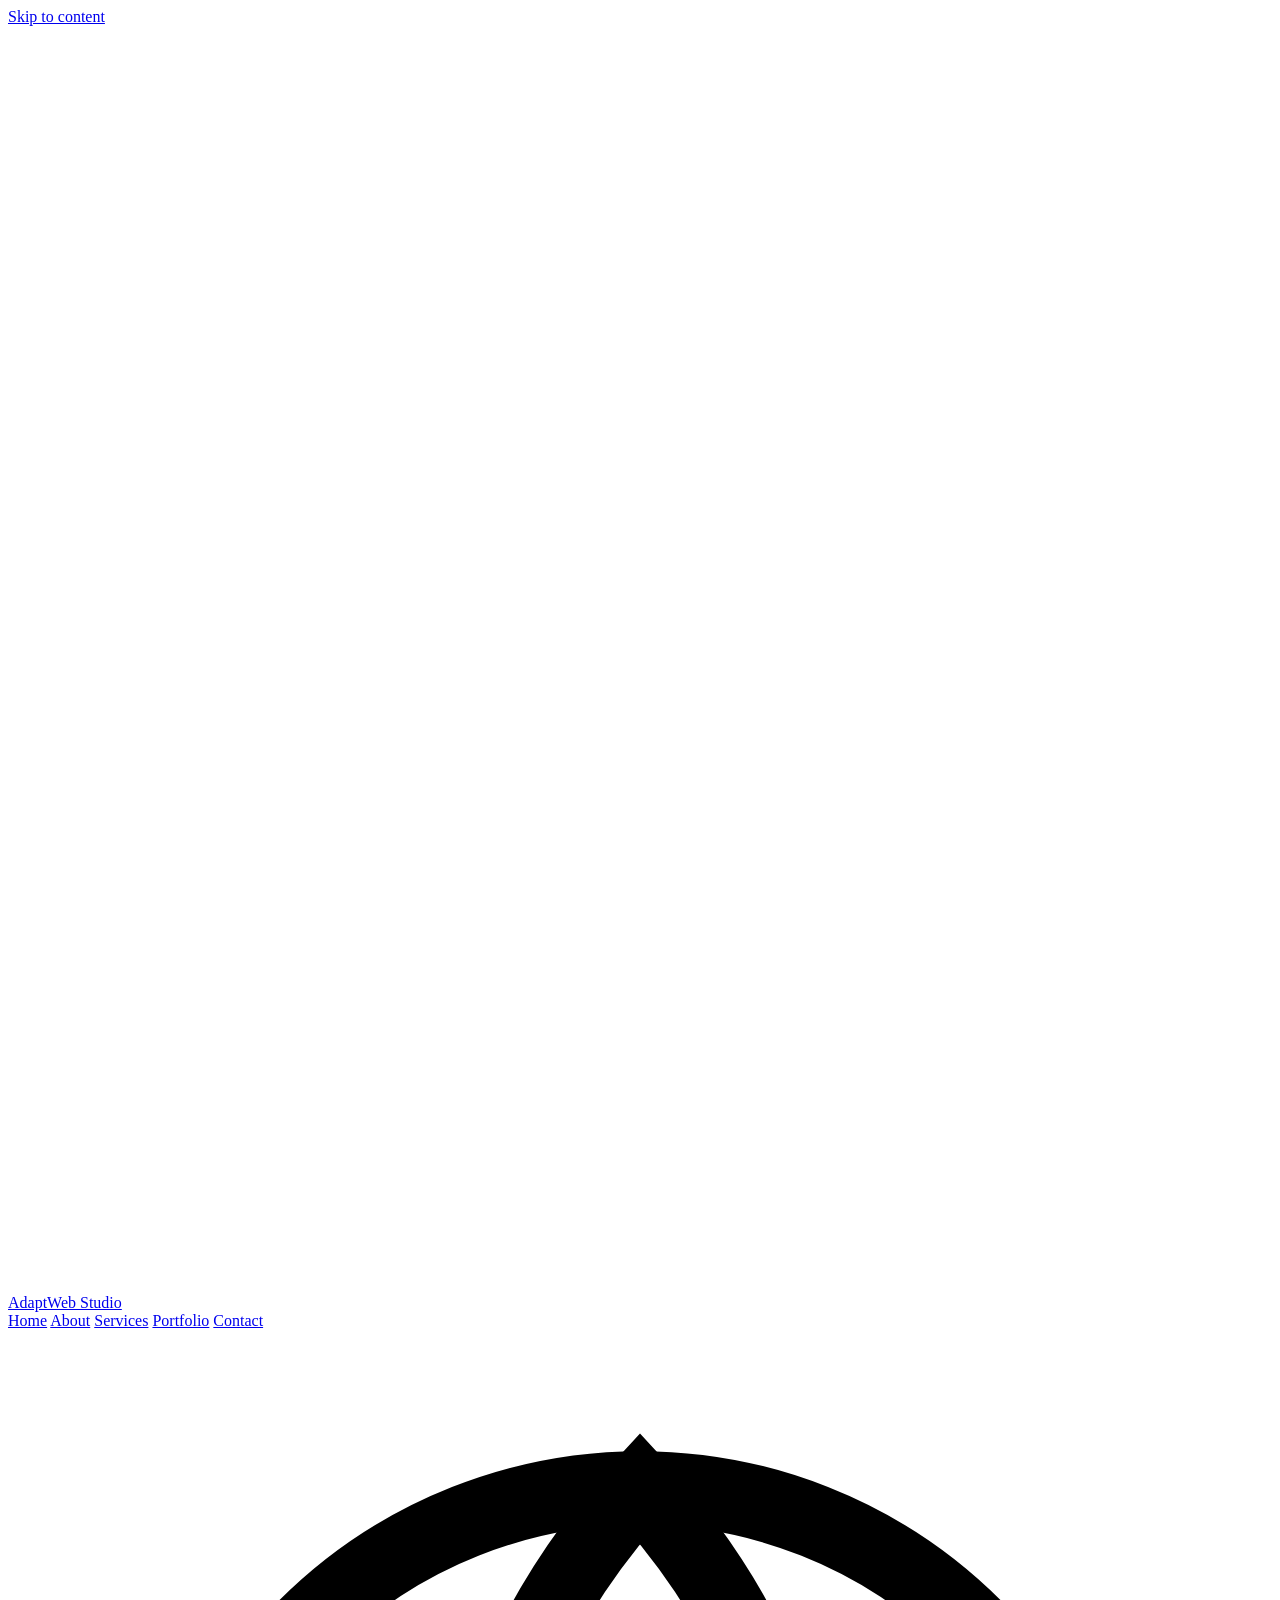
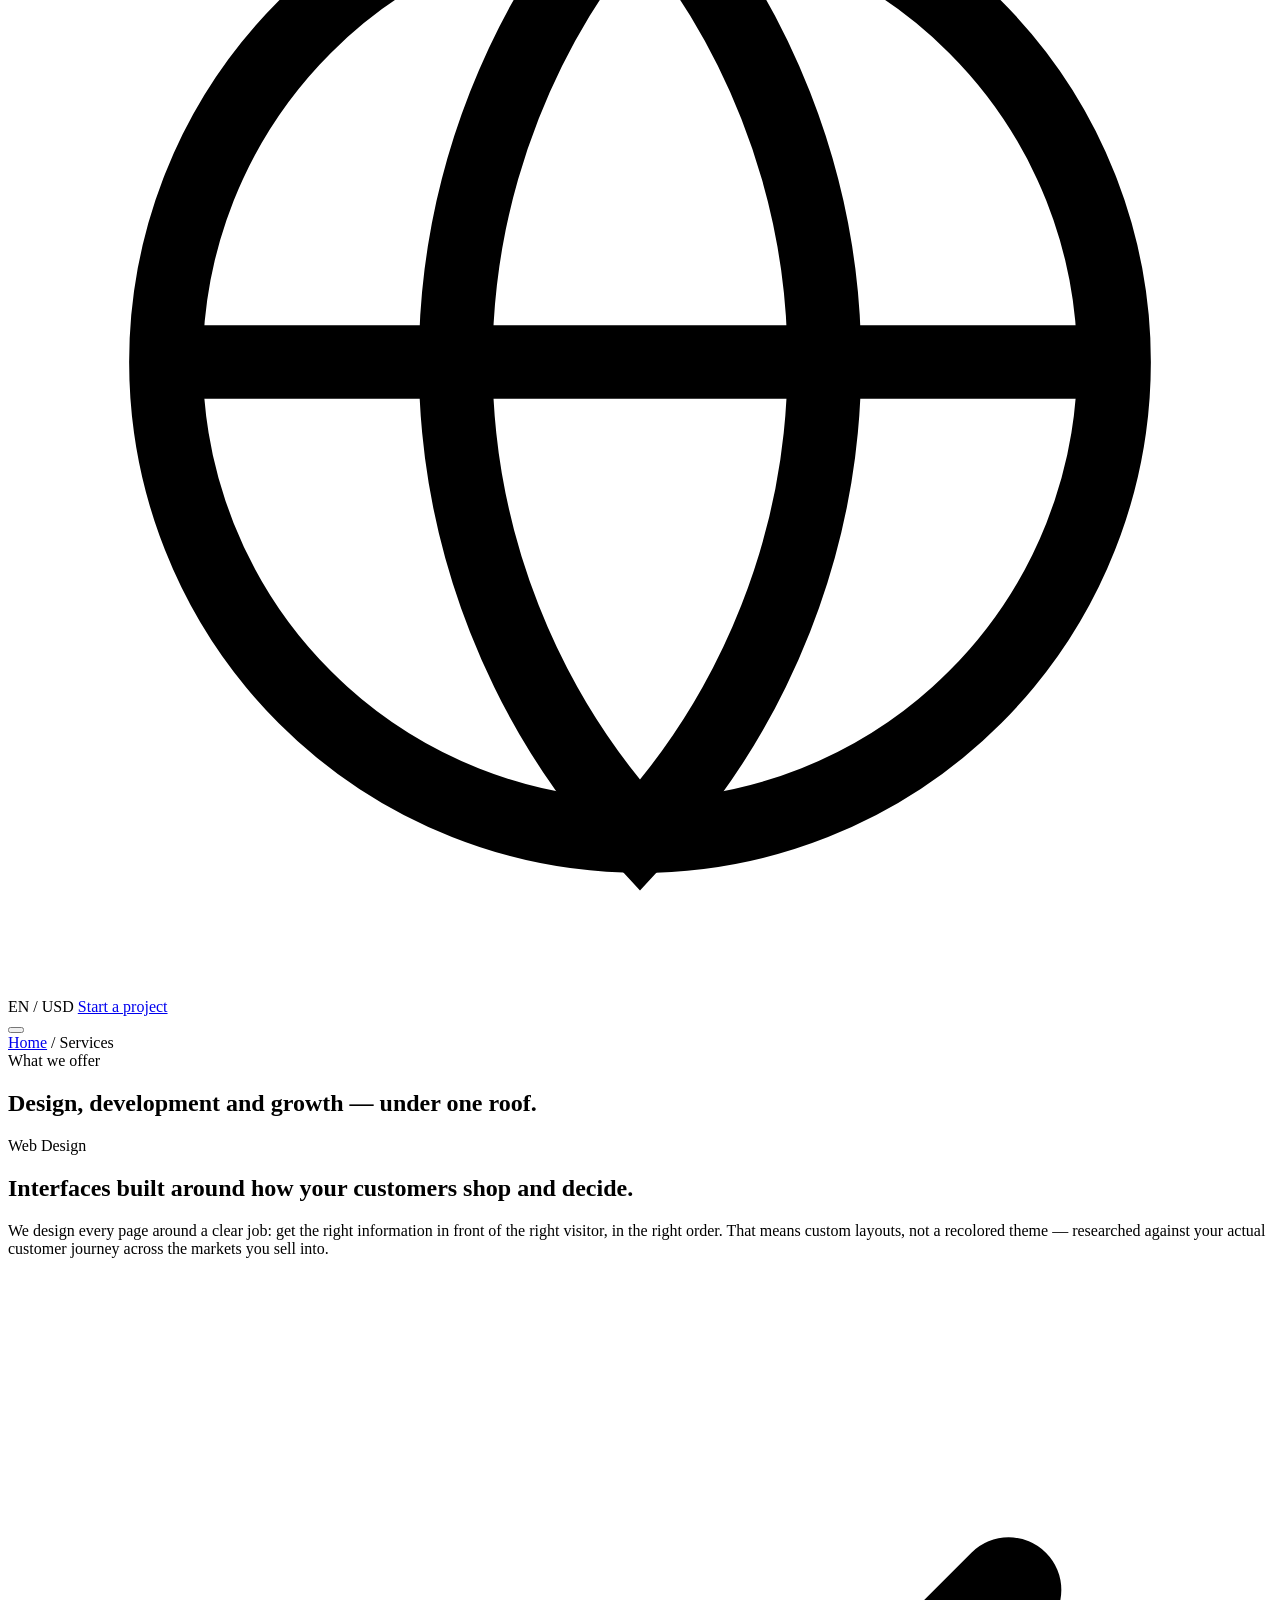
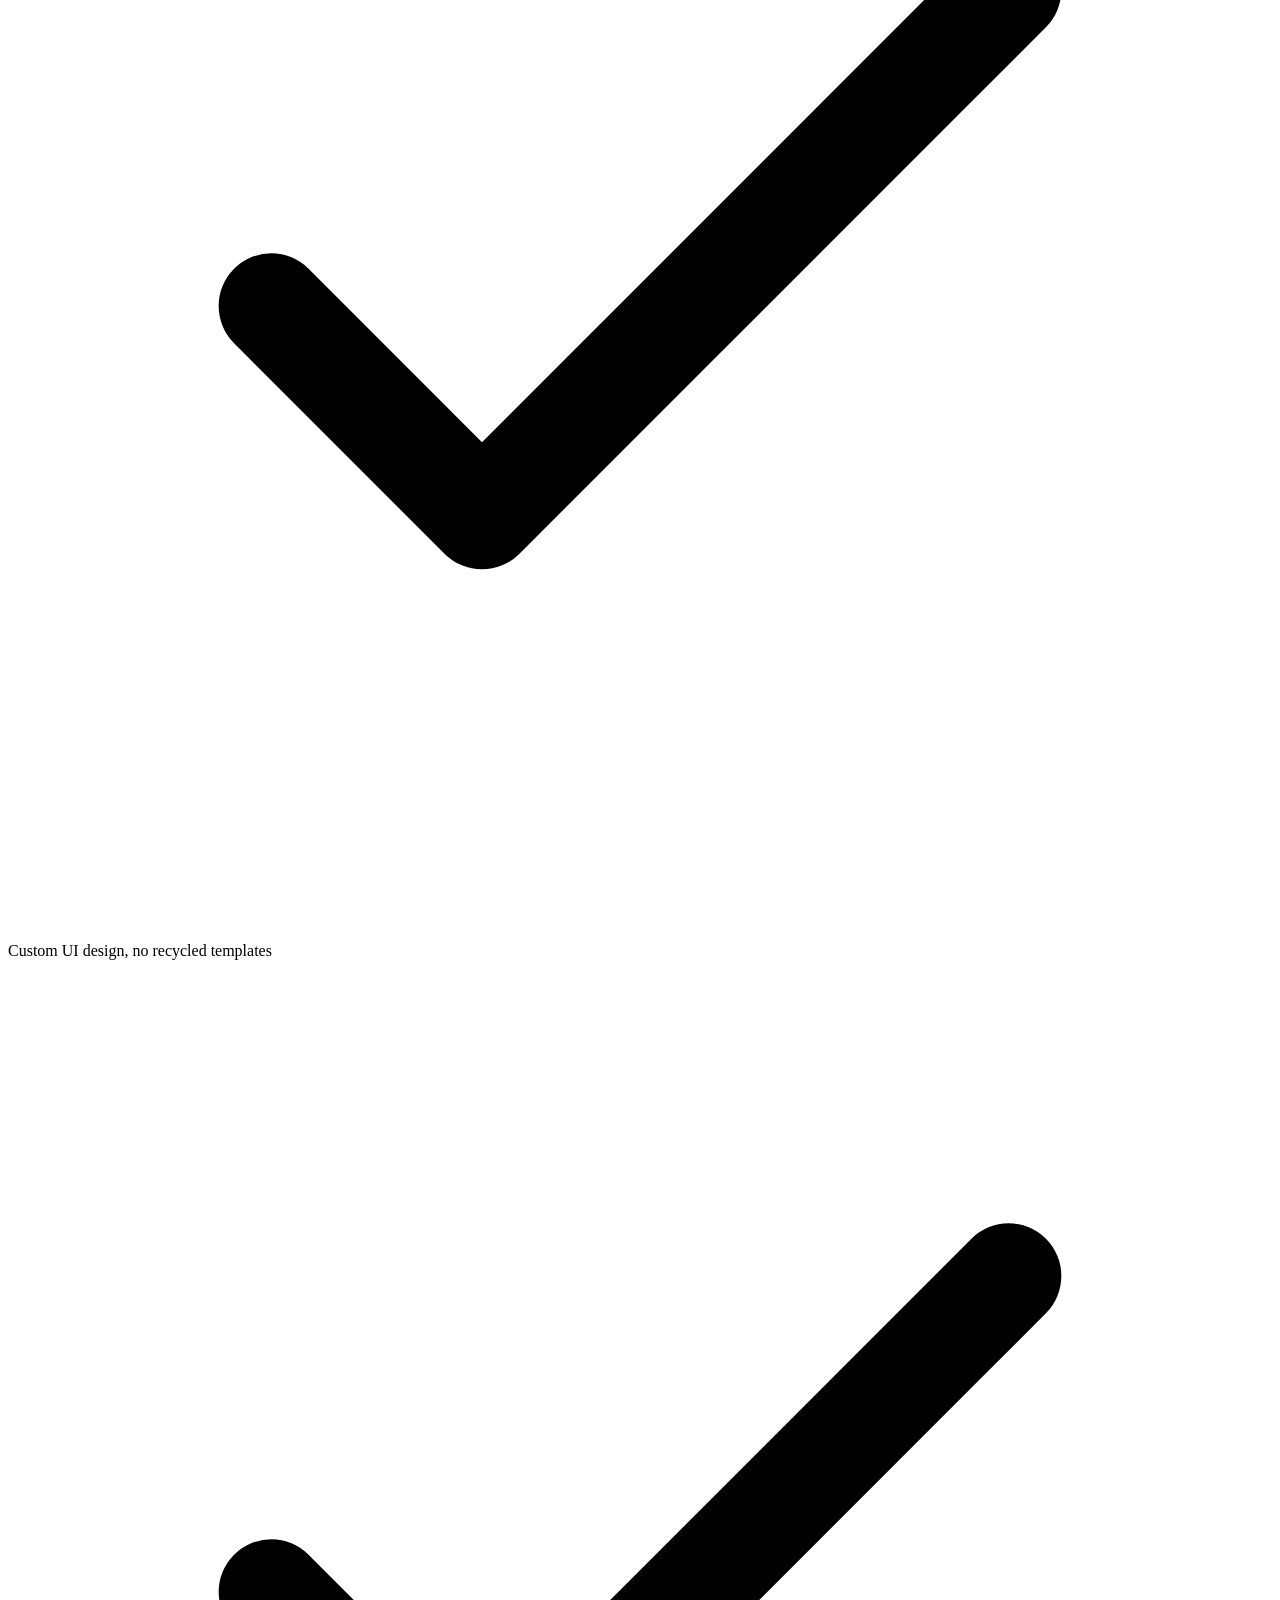
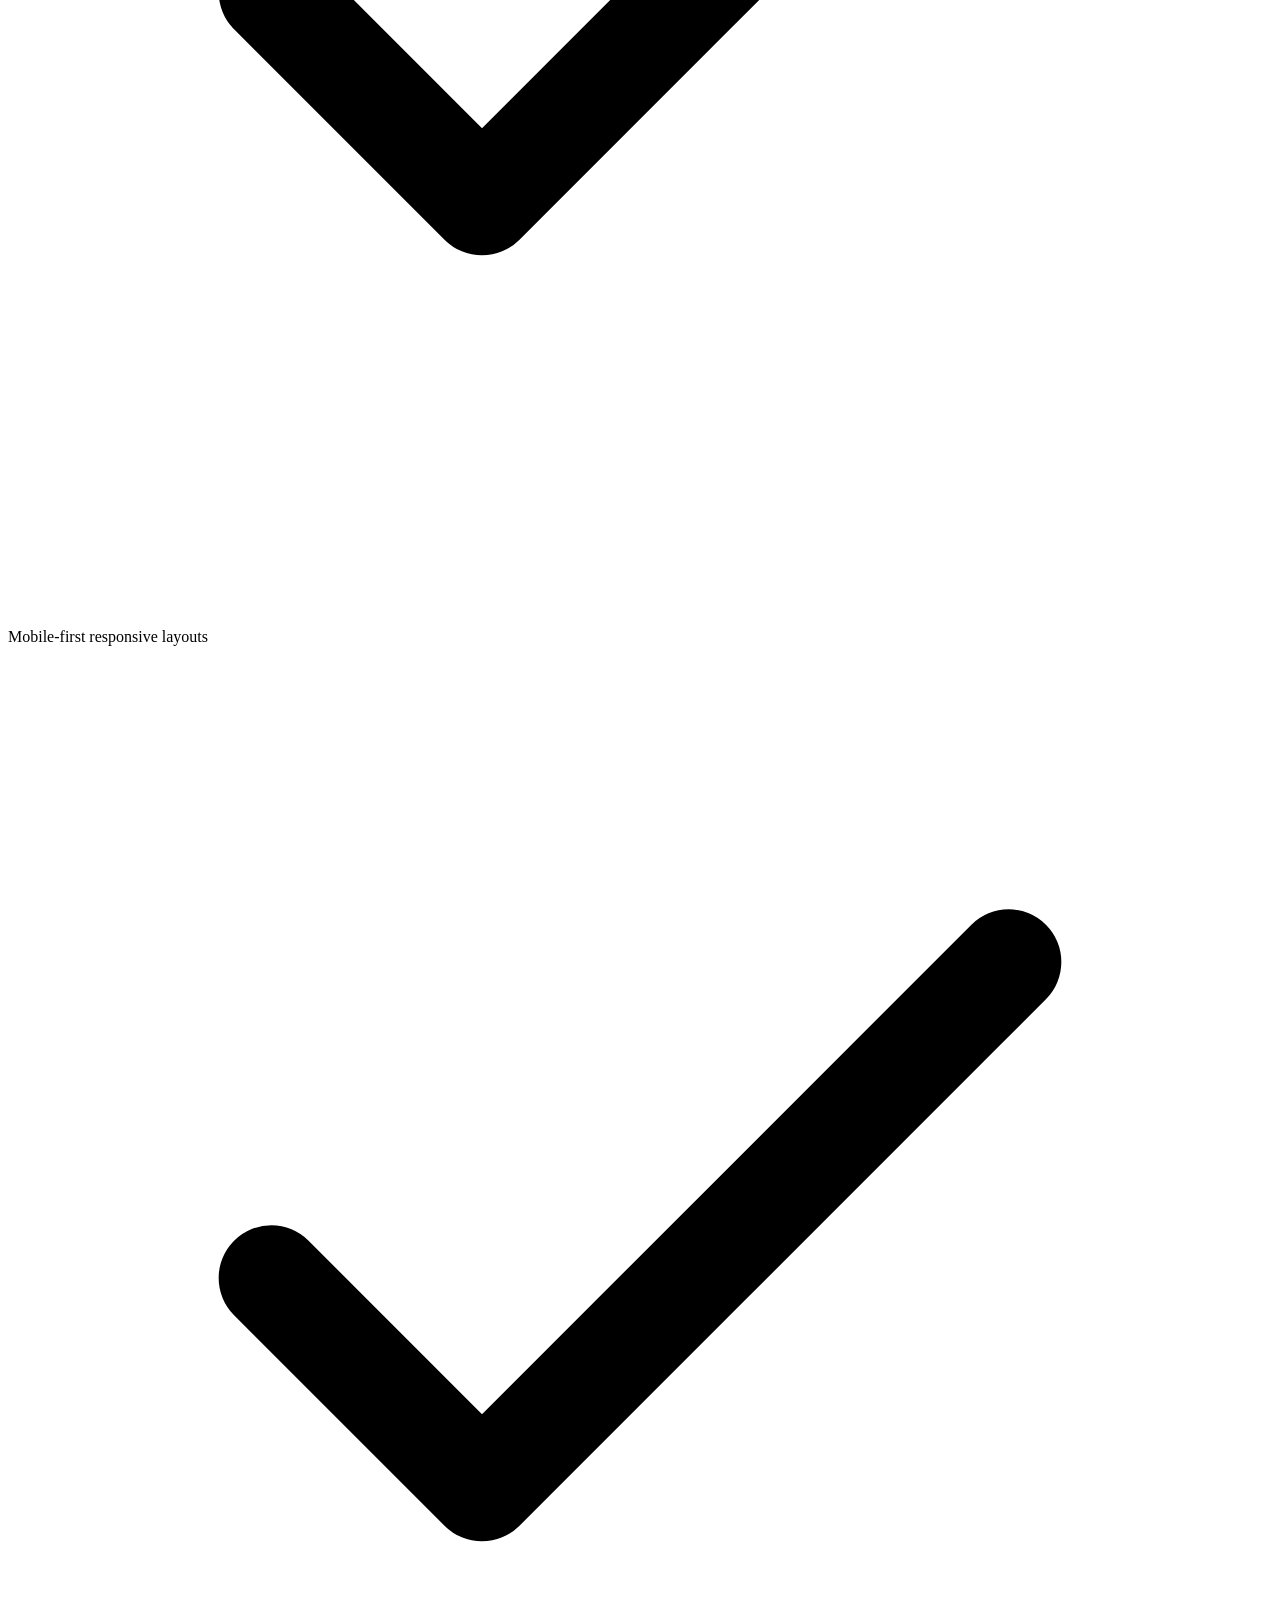
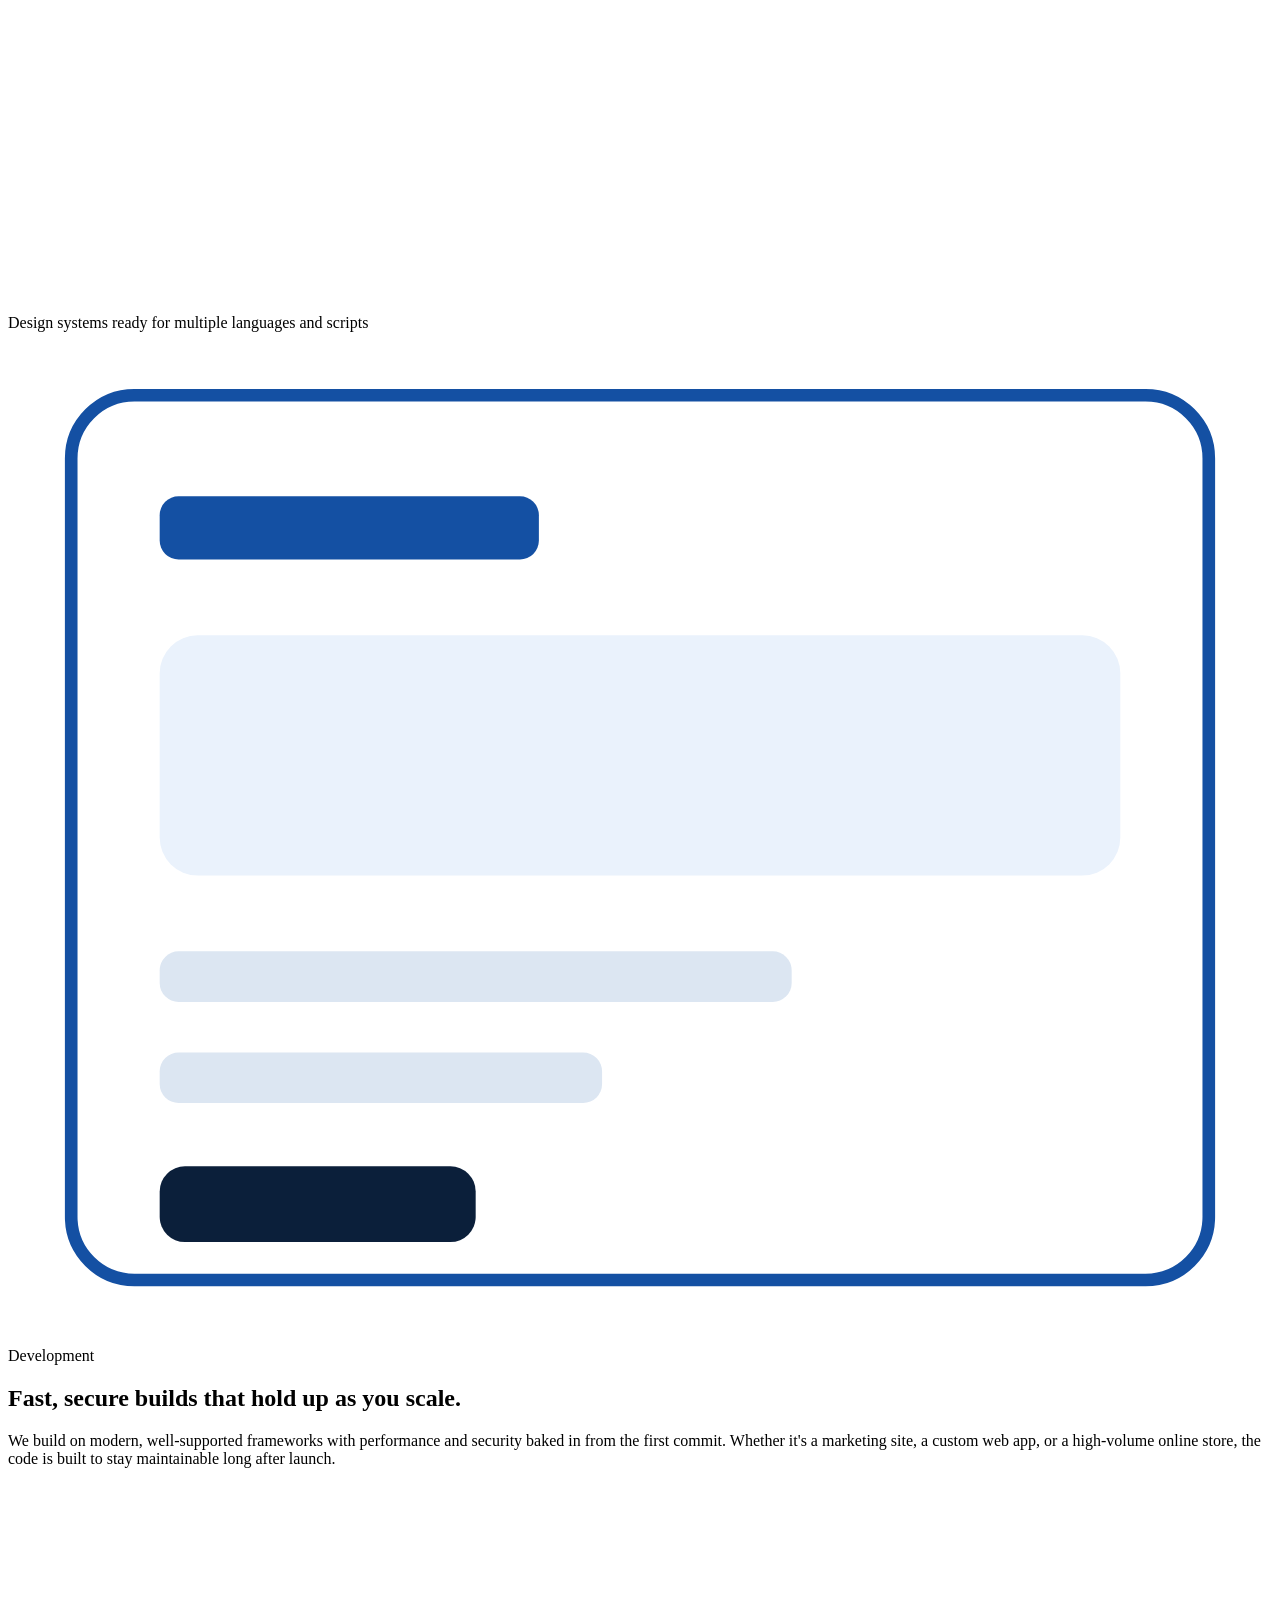
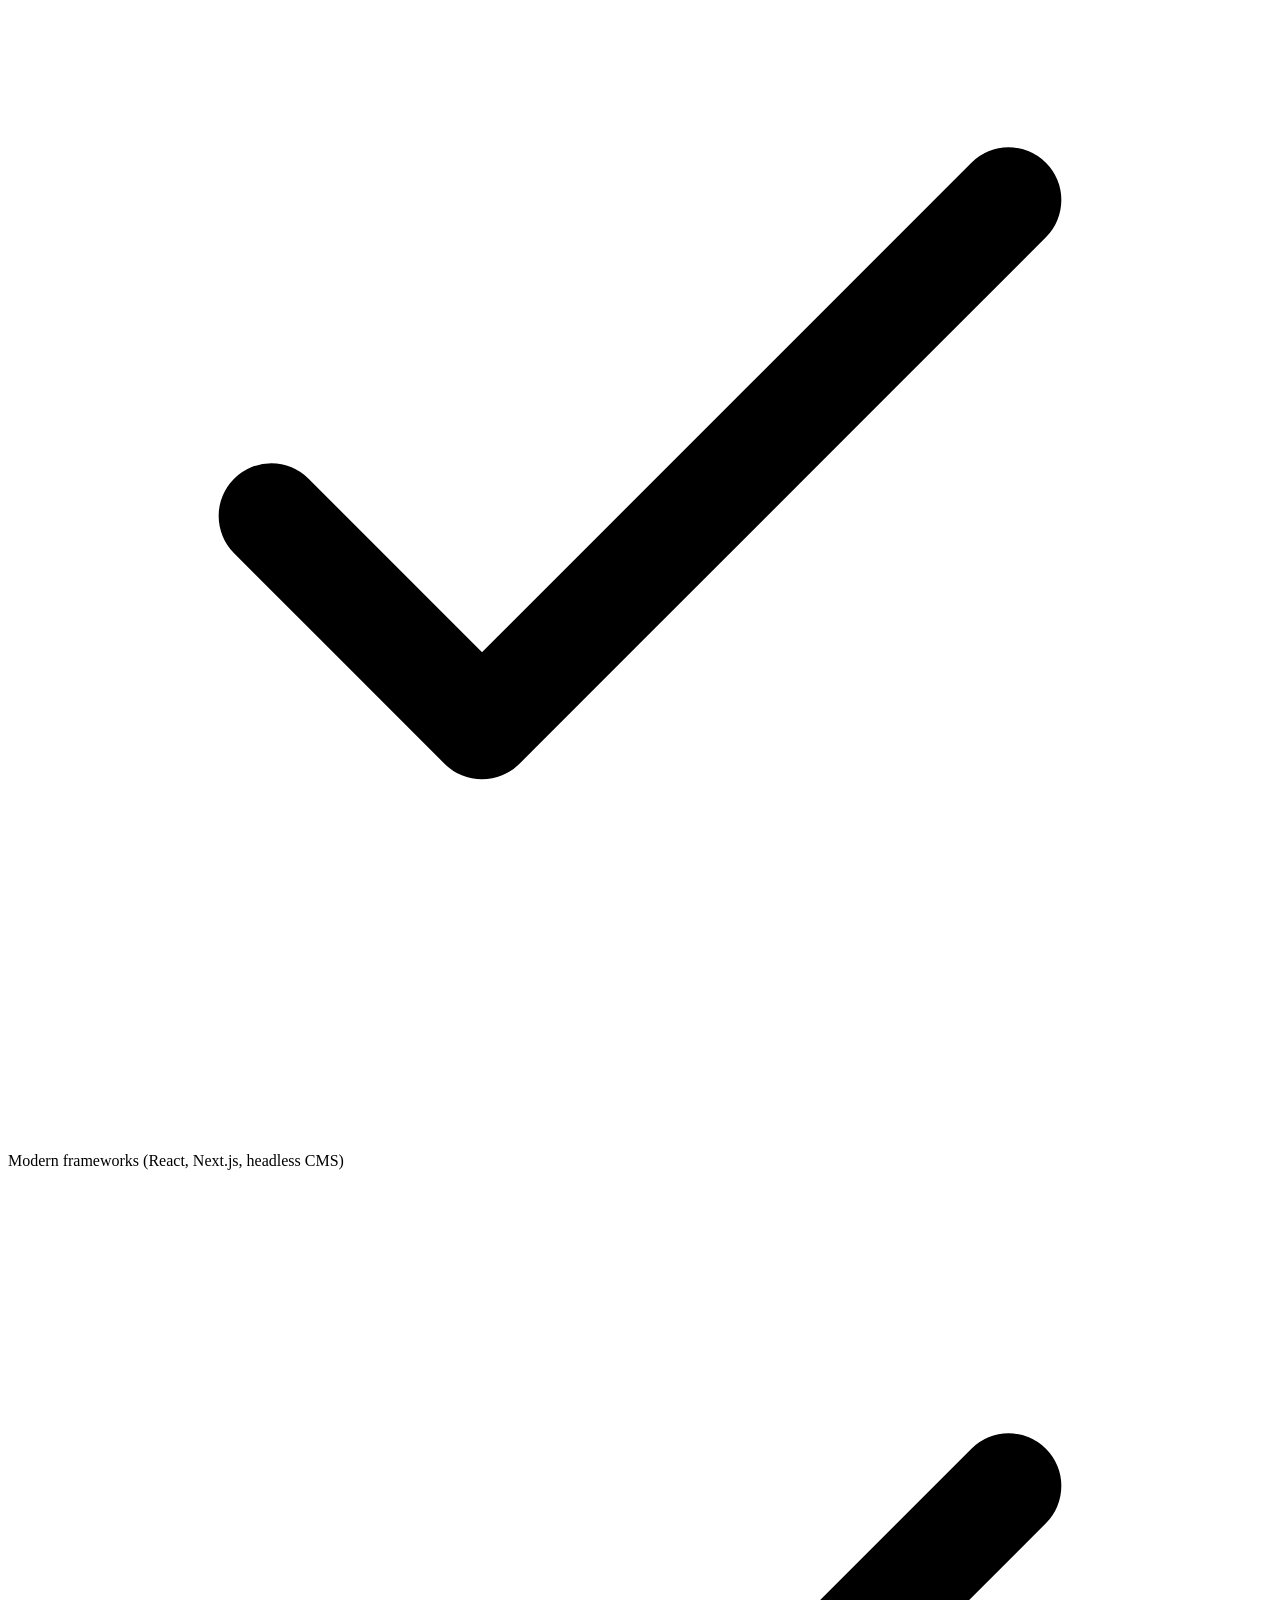
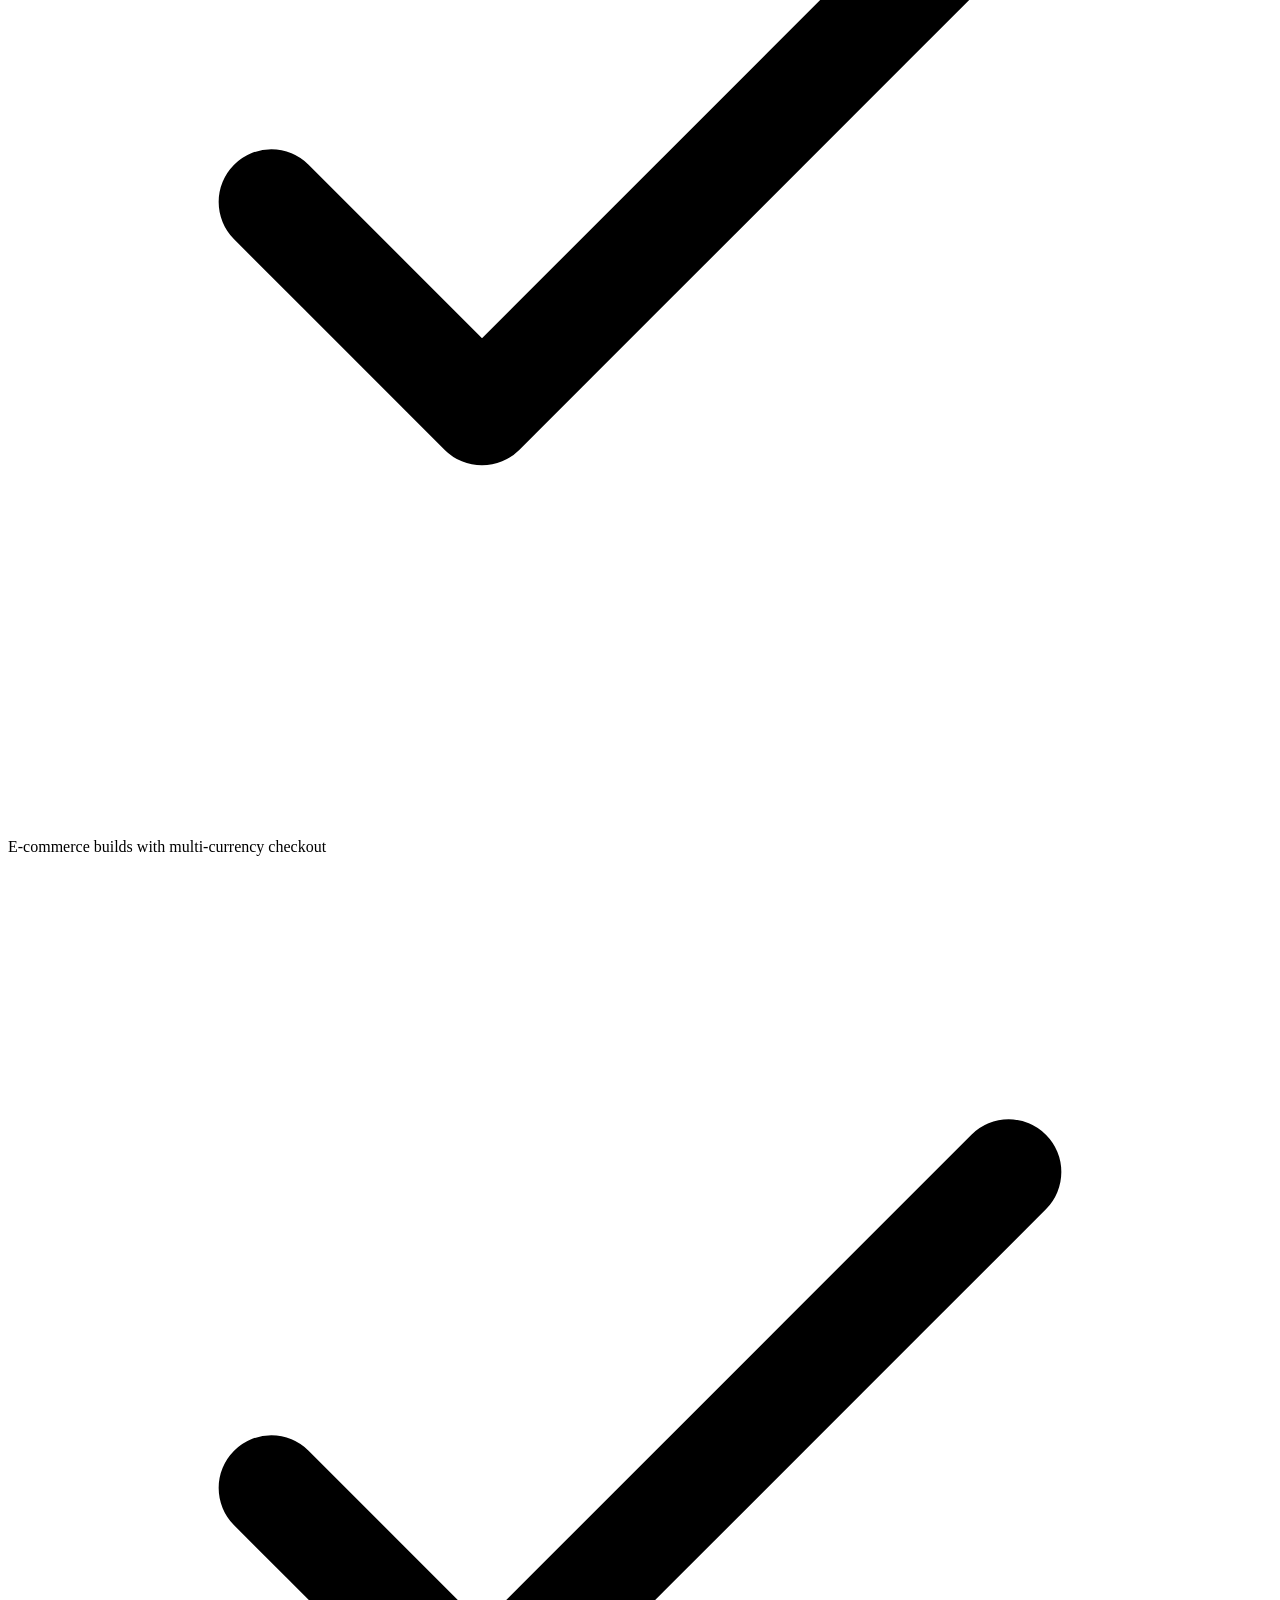
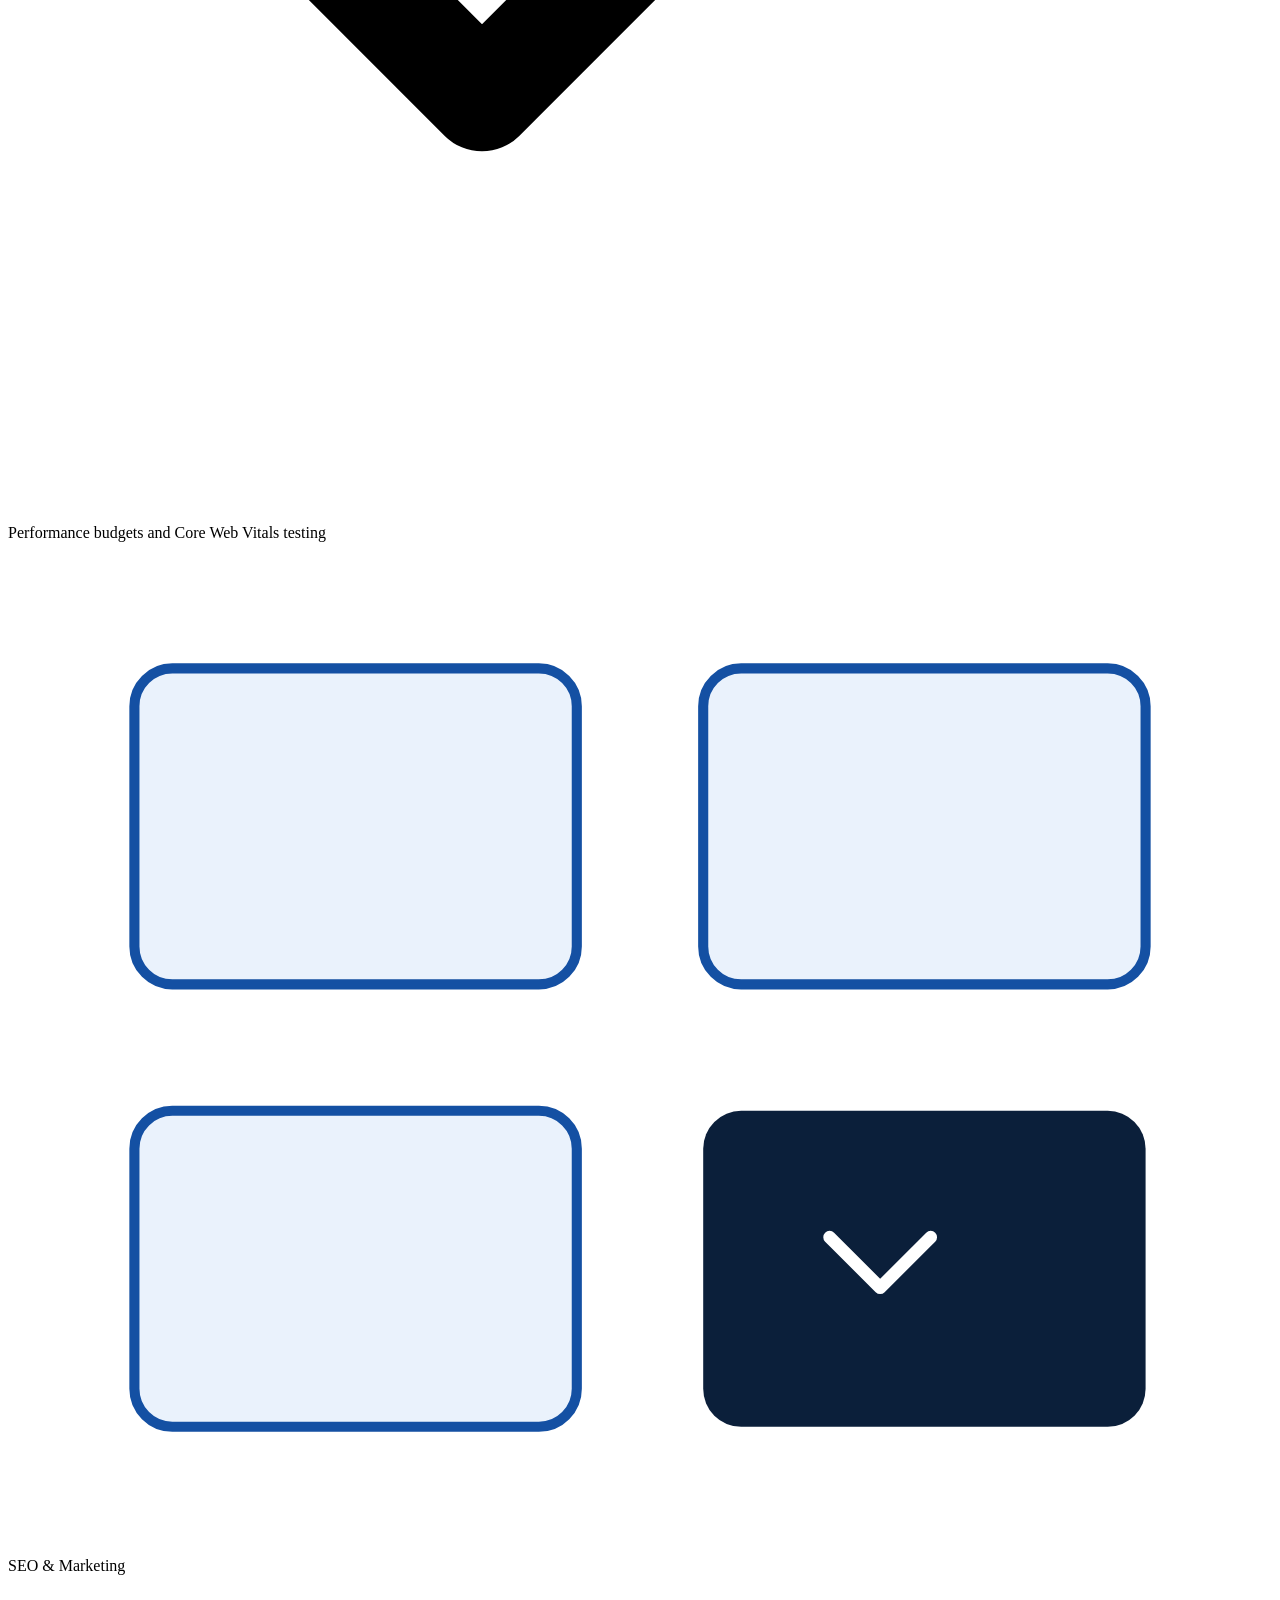
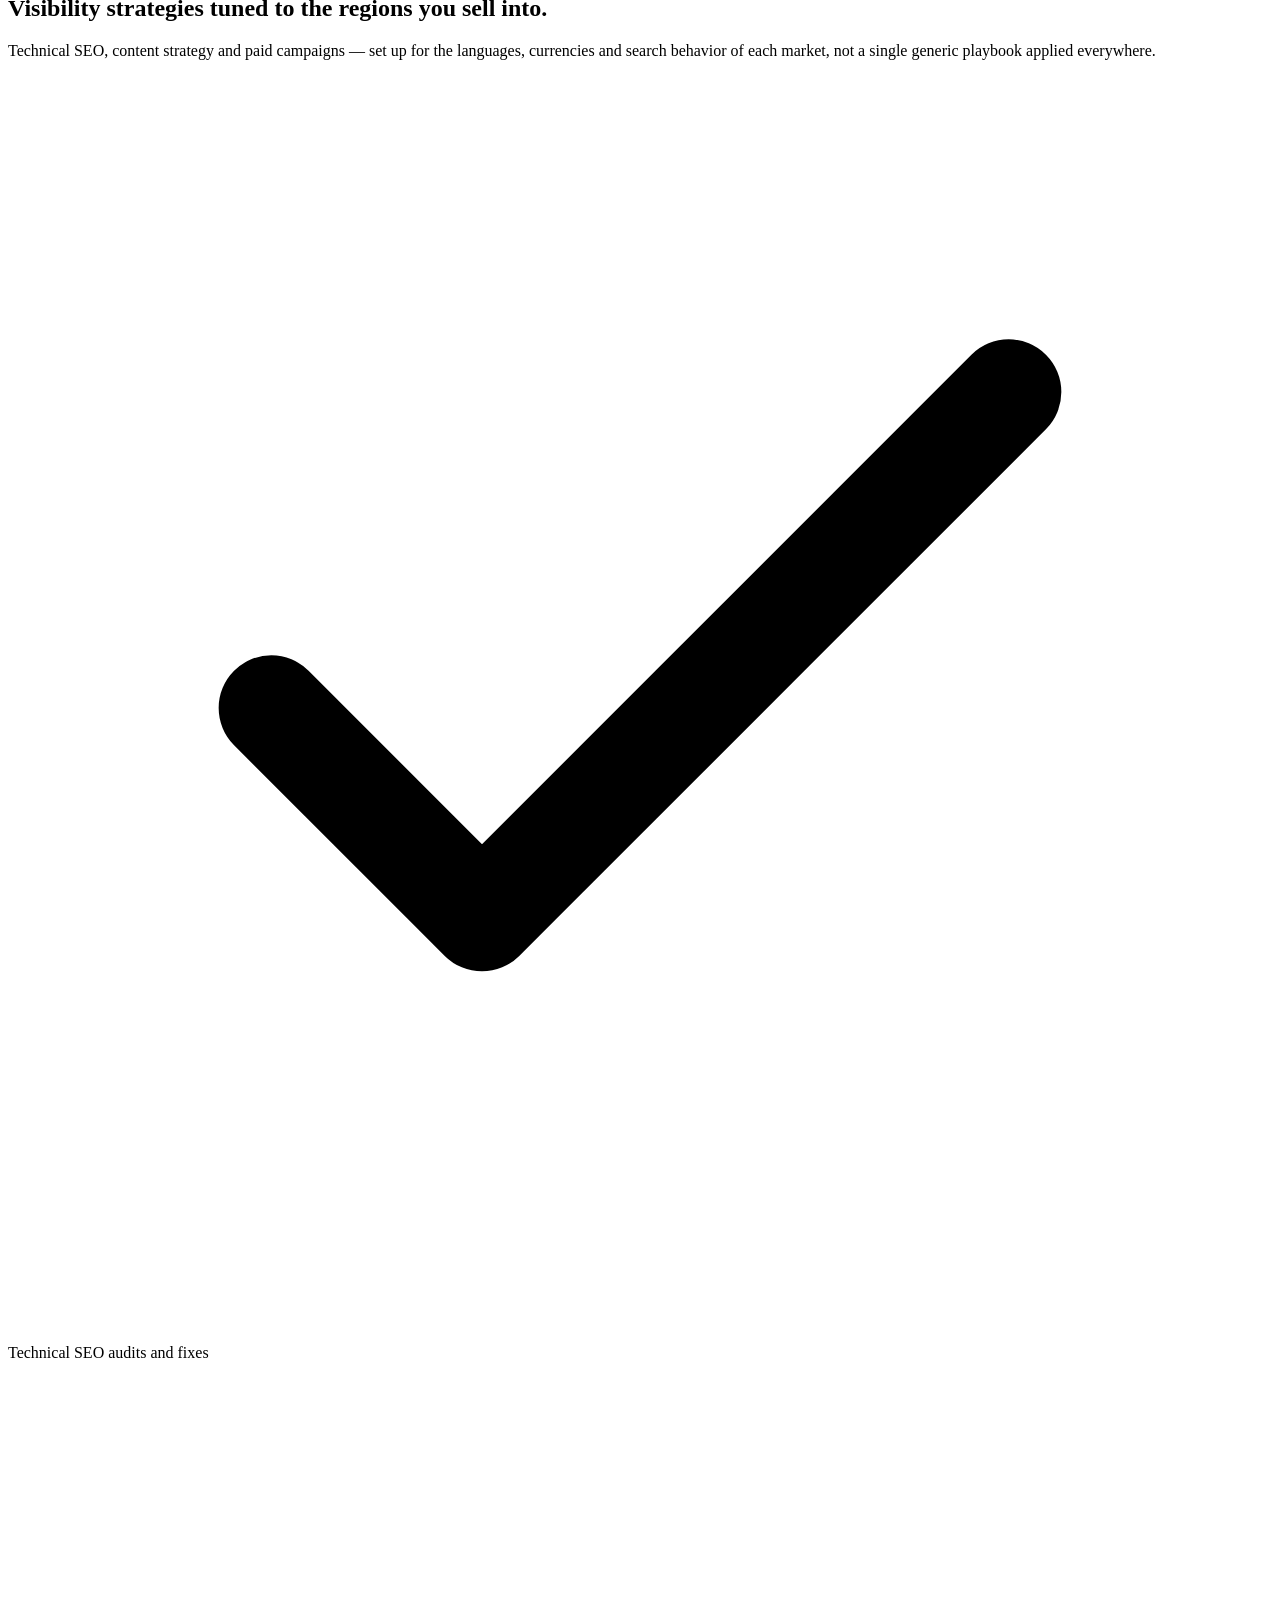
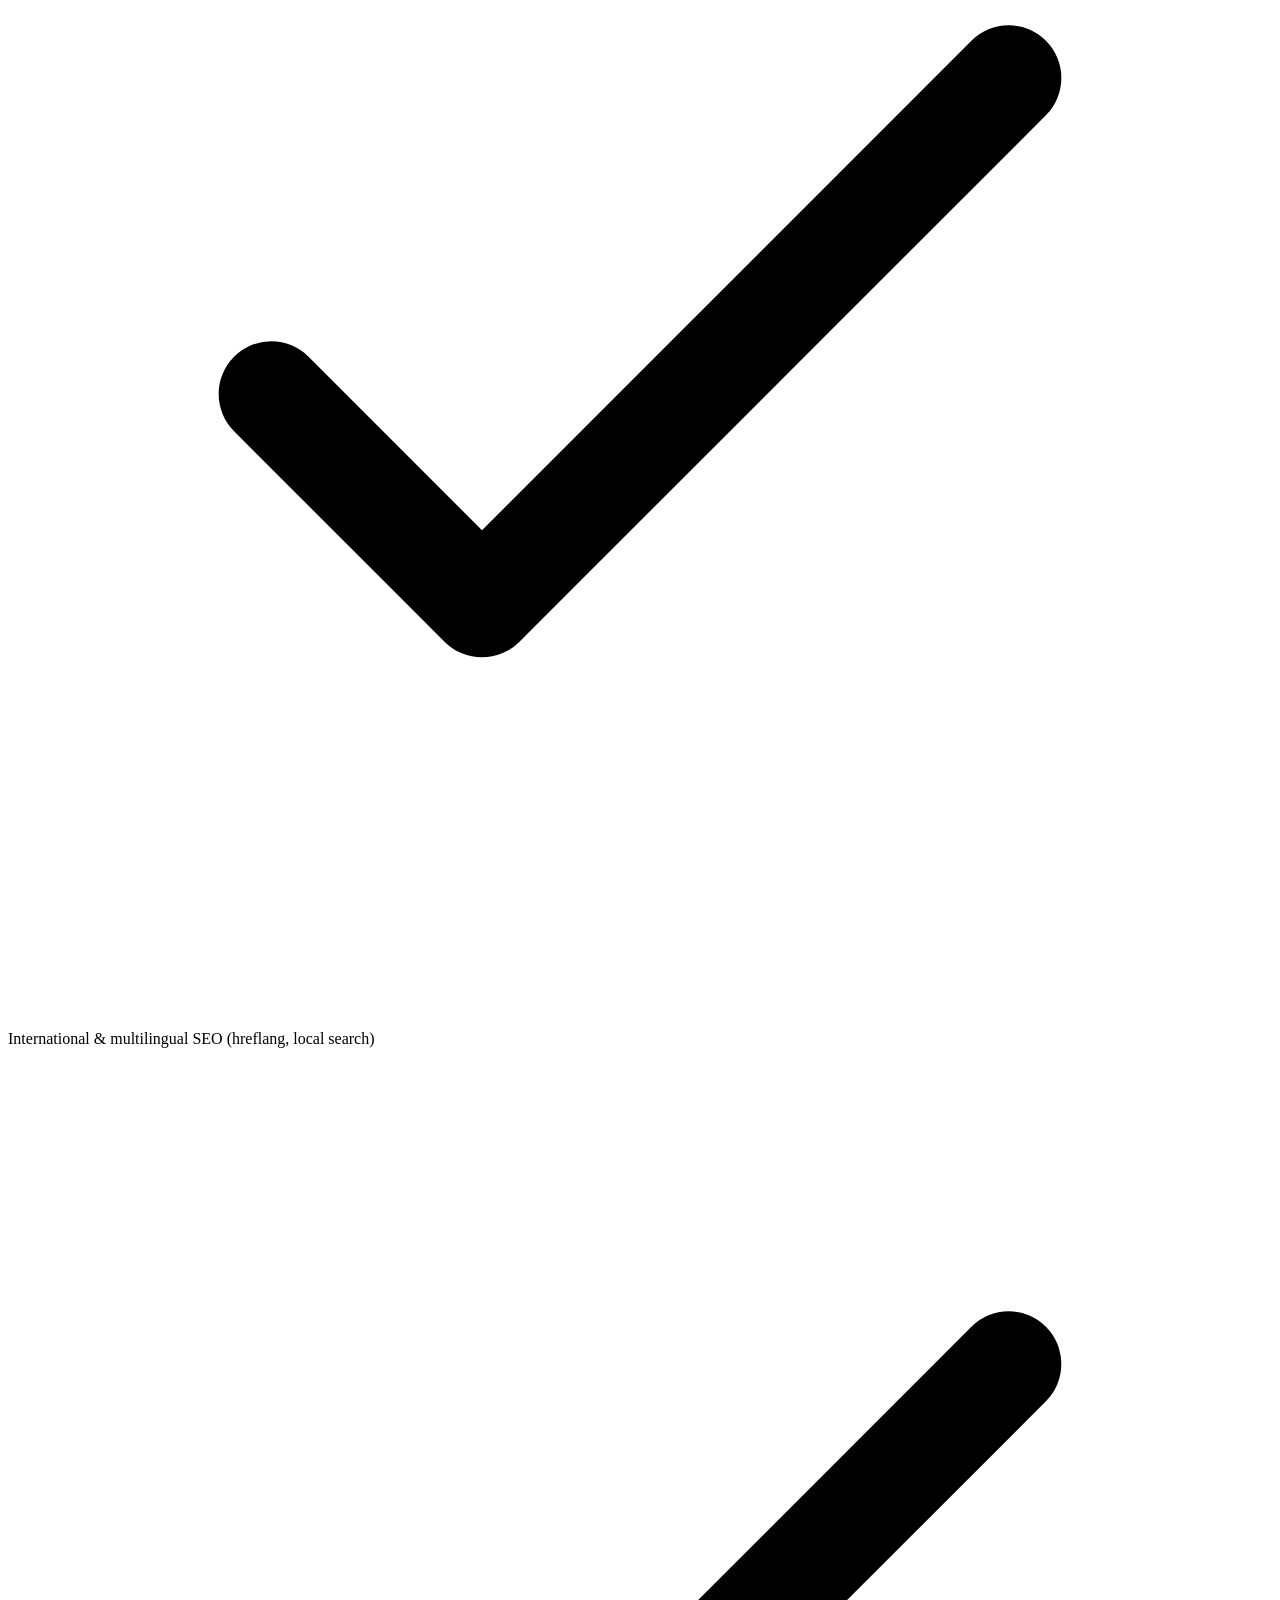
==== services.html @ 1614c234 "Add files via upload" ====
<!DOCTYPE html>
<html lang="en">
<head>
  <meta charset="UTF-8">
  <meta name="viewport" content="width=device-width, initial-scale=1.0">
  <title>Services — AdaptWeb Studio</title>
  <meta name="description" content="Web design, development and SEO services from AdaptWeb Studio — built for businesses selling to international audiences.">

  <link rel="preconnect" href="https://fonts.googleapis.com">
  <link rel="preconnect" href="https://fonts.gstatic.com" crossorigin>
  <link href="https://fonts.googleapis.com/css2?family=Inter:wght@400;500;600;700&family=Space+Grotesk:wght@500;600;700&display=swap" rel="stylesheet">

  <link rel="stylesheet" href="css/global.css">
  <link rel="stylesheet" href="css/services.css">
</head>
<body>
  <a class="skip-link" href="#main">Skip to content</a>

  <!-- ===================== HEADER ===================== -->
  <header class="site-header">
    <div class="container nav">
      <a href="index.html" class="brand">
        <span class="brand-mark">
          <svg viewBox="0 0 24 24" fill="none" xmlns="http://www.w3.org/2000/svg"><path d="M3 12h18M12 3c2.5 2.7 4 6 4 9s-1.5 6.3-4 9c-2.5-2.7-4-6-4-9s1.5-6.3 4-9z" stroke="white" stroke-width="1.6" stroke-linecap="round"/></svg>
        </span>
        AdaptWeb Studio
      </a>

      <nav class="nav-links" aria-label="Primary">
        <a href="index.html">Home</a>
        <a href="about.html">About</a>
        <a href="services.html">Services</a>
        <a href="portfolio.html">Portfolio</a>
        <a href="contact.html">Contact</a>
      </nav>

      <div class="nav-actions">
        <span class="lang-switch">
          <svg viewBox="0 0 24 24" fill="none" xmlns="http://www.w3.org/2000/svg"><circle cx="12" cy="12" r="9" stroke="currentColor" stroke-width="1.4"/><path d="M3 12h18M12 3c2.2 2.4 3.5 5.6 3.5 9s-1.3 6.6-3.5 9c-2.2-2.4-3.5-5.6-3.5-9s1.3-6.6 3.5-9z" stroke="currentColor" stroke-width="1.4"/></svg>
          EN / USD
        </span>
        <a href="contact.html" class="btn btn--primary btn--sm">Start a project</a>
      </div>

      <button class="nav-toggle" aria-label="Toggle menu" aria-expanded="false">
        <span></span><span></span><span></span>
      </button>
    </div>
  </header>

  <main id="main">
    <!-- ===================== PAGE HERO ===================== -->
    <section class="page-hero">
      <div class="container">
        <div class="breadcrumb">
          <a href="index.html">Home</a>
          <span class="sep">/</span>
          <span class="current">Services</span>
        </div>
        <span class="eyebrow">What we offer</span>
        <h1>Design, development and growth — under one roof.</h1>
      </div>
    </section>

    <!-- ===================== SERVICE BLOCKS ===================== -->
    <section class="section">
      <div class="container">

        <div class="service-block">
          <div class="service-copy">
            <span class="tag mb-4">Web Design</span>
            <h2>Interfaces built around how your customers shop and decide.</h2>
            <p>We design every page around a clear job: get the right information in front of the right visitor, in the right order. That means custom layouts, not a recolored theme — researched against your actual customer journey across the markets you sell into.</p>
            <div class="service-features">
              <div class="service-feature">
                <svg viewBox="0 0 24 24" fill="none"><path d="M5 12l4 4 10-10" stroke="currentColor" stroke-width="2" stroke-linecap="round" stroke-linejoin="round"/></svg>
                Custom UI design, no recycled templates
              </div>
              <div class="service-feature">
                <svg viewBox="0 0 24 24" fill="none"><path d="M5 12l4 4 10-10" stroke="currentColor" stroke-width="2" stroke-linecap="round" stroke-linejoin="round"/></svg>
                Mobile-first responsive layouts
              </div>
              <div class="service-feature">
                <svg viewBox="0 0 24 24" fill="none"><path d="M5 12l4 4 10-10" stroke="currentColor" stroke-width="2" stroke-linecap="round" stroke-linejoin="round"/></svg>
                Design systems ready for multiple languages and scripts
              </div>
            </div>
          </div>
          <div class="service-visual" aria-hidden="true">
            <svg viewBox="0 0 200 160" fill="none">
              <rect x="10" y="10" width="180" height="140" rx="10" fill="#FFFFFF" stroke="#1450A3" stroke-width="2"/>
              <rect x="24" y="26" width="60" height="10" rx="3" fill="#1450A3"/>
              <rect x="24" y="48" width="152" height="38" rx="6" fill="#EAF2FC"/>
              <rect x="24" y="98" width="100" height="8" rx="3" fill="#DCE6F2"/>
              <rect x="24" y="114" width="70" height="8" rx="3" fill="#DCE6F2"/>
              <rect x="24" y="132" width="50" height="12" rx="4" fill="#0B1F3A"/>
            </svg>
          </div>
        </div>

        <div class="service-block service-block--reverse">
          <div class="service-copy">
            <span class="tag mb-4">Development</span>
            <h2>Fast, secure builds that hold up as you scale.</h2>
            <p>We build on modern, well-supported frameworks with performance and security baked in from the first commit. Whether it's a marketing site, a custom web app, or a high-volume online store, the code is built to stay maintainable long after launch.</p>
            <div class="service-features">
              <div class="service-feature">
                <svg viewBox="0 0 24 24" fill="none"><path d="M5 12l4 4 10-10" stroke="currentColor" stroke-width="2" stroke-linecap="round" stroke-linejoin="round"/></svg>
                Modern frameworks (React, Next.js, headless CMS)
              </div>
              <div class="service-feature">
                <svg viewBox="0 0 24 24" fill="none"><path d="M5 12l4 4 10-10" stroke="currentColor" stroke-width="2" stroke-linecap="round" stroke-linejoin="round"/></svg>
                E-commerce builds with multi-currency checkout
              </div>
              <div class="service-feature">
                <svg viewBox="0 0 24 24" fill="none"><path d="M5 12l4 4 10-10" stroke="currentColor" stroke-width="2" stroke-linecap="round" stroke-linejoin="round"/></svg>
                Performance budgets and Core Web Vitals testing
              </div>
            </div>
          </div>
          <div class="service-visual" aria-hidden="true">
            <svg viewBox="0 0 200 160" fill="none">
              <rect x="20" y="20" width="70" height="50" rx="6" fill="#EAF2FC" stroke="#1450A3" stroke-width="1.6"/>
              <rect x="110" y="20" width="70" height="50" rx="6" fill="#EAF2FC" stroke="#1450A3" stroke-width="1.6"/>
              <rect x="20" y="90" width="70" height="50" rx="6" fill="#EAF2FC" stroke="#1450A3" stroke-width="1.6"/>
              <rect x="110" y="90" width="70" height="50" rx="6" fill="#0B1F3A"/>
              <path d="M130 110l8 8 8-8" stroke="white" stroke-width="2" stroke-linecap="round" stroke-linejoin="round"/>
            </svg>
          </div>
        </div>

        <div class="service-block">
          <div class="service-copy">
            <span class="tag mb-4">SEO &amp; Marketing</span>
            <h2>Visibility strategies tuned to the regions you sell into.</h2>
            <p>Technical SEO, content strategy and paid campaigns — set up for the languages, currencies and search behavior of each market, not a single generic playbook applied everywhere.</p>
            <div class="service-features">
              <div class="service-feature">
                <svg viewBox="0 0 24 24" fill="none"><path d="M5 12l4 4 10-10" stroke="currentColor" stroke-width="2" stroke-linecap="round" stroke-linejoin="round"/></svg>
                Technical SEO audits and fixes
              </div>
              <div class="service-feature">
                <svg viewBox="0 0 24 24" fill="none"><path d="M5 12l4 4 10-10" stroke="currentColor" stroke-width="2" stroke-linecap="round" stroke-linejoin="round"/></svg>
                International &amp; multilingual SEO (hreflang, local search)
              </div>
              <div class="service-feature">
                <svg viewBox="0 0 24 24" fill="none"><path d="M5 12l4 4 10-10" stroke="currentColor" stroke-width="2" stroke-linecap="round" stroke-linejoin="round"/></svg>
                Paid search &amp; social campaign management
              </div>
            </div>
          </div>
          <div class="service-visual" aria-hidden="true">
            <svg viewBox="0 0 200 160" fill="none">
              <path d="M20 130L60 90L95 110L150 50L180 70" stroke="#1450A3" stroke-width="3" stroke-linecap="round" stroke-linejoin="round"/>
              <circle cx="180" cy="70" r="6" fill="#1450A3"/>
              <rect x="20" y="135" width="160" height="2" fill="#DCE6F2"/>
            </svg>
          </div>
        </div>

      </div>
    </section>

    <!-- ===================== ENGAGEMENT TIERS ===================== -->
    <section class="section section--alt">
      <div class="container">
        <div class="section-head section-head--center">
          <span class="eyebrow">How we price projects</span>
          <h2>Transparent, fixed-fee engagements.</h2>
          <p style="margin-top: 12px;">Every quote is scoped to your project before work begins. These starting points give you a sense of investment — your proposal will reflect your exact requirements.</p>
        </div>

        <div class="tiers-grid">
          <div class="tier-card reveal">
            <div class="tier-name">Launch</div>
            <div class="tier-price">$4,500<span> starting</span></div>
            <p class="tier-desc">For new businesses that need a focused, professional site live fast.</p>
            <ul class="tier-list">
              <li><svg viewBox="0 0 24 24" fill="none"><path d="M5 12l4 4 10-10" stroke="currentColor" stroke-width="2" stroke-linecap="round" stroke-linejoin="round"/></svg>Up to 6 custom pages</li>
              <li><svg viewBox="0 0 24 24" fill="none"><path d="M5 12l4 4 10-10" stroke="currentColor" stroke-width="2" stroke-linecap="round" stroke-linejoin="round"/></svg>Mobile-responsive design</li>
              <li><svg viewBox="0 0 24 24" fill="none"><path d="M5 12l4 4 10-10" stroke="currentColor" stroke-width="2" stroke-linecap="round" stroke-linejoin="round"/></svg>Basic on-page SEO setup</li>
              <li><svg viewBox="0 0 24 24" fill="none"><path d="M5 12l4 4 10-10" stroke="currentColor" stroke-width="2" stroke-linecap="round" stroke-linejoin="round"/></svg>4-week typical timeline</li>
            </ul>
            <a href="contact.html" class="btn btn--ghost btn--block">Get a quote</a>
          </div>

          <div class="tier-card tier-card--featured reveal">
            <span class="tier-badge">Most chosen</span>
            <div class="tier-name">Growth</div>
            <div class="tier-price">$12,000<span> starting</span></div>
            <p class="tier-desc">For companies ready to scale traffic and conversion across markets.</p>
            <ul class="tier-list">
              <li><svg viewBox="0 0 24 24" fill="none"><path d="M5 12l4 4 10-10" stroke="currentColor" stroke-width="2" stroke-linecap="round" stroke-linejoin="round"/></svg>Up to 15 pages or e-commerce build</li>
              <li><svg viewBox="0 0 24 24" fill="none"><path d="M5 12l4 4 10-10" stroke="currentColor" stroke-width="2" stroke-linecap="round" stroke-linejoin="round"/></svg>Multi-language &amp; multi-currency setup</li>
              <li><svg viewBox="0 0 24 24" fill="none"><path d="M5 12l4 4 10-10" stroke="currentColor" stroke-width="2" stroke-linecap="round" stroke-linejoin="round"/></svg>Full technical &amp; international SEO</li>
              <li><svg viewBox="0 0 24 24" fill="none"><path d="M5 12l4 4 10-10" stroke="currentColor" stroke-width="2" stroke-linecap="round" stroke-linejoin="round"/></svg>8–10 week typical timeline</li>
            </ul>
            <a href="contact.html" class="btn btn--primary btn--block">Get a quote</a>
          </div>

          <div class="tier-card reveal">
            <div class="tier-name">Enterprise</div>
            <div class="tier-price">Custom</div>
            <p class="tier-desc">For complex platforms, custom web apps, or multi-region rollouts.</p>
            <ul class="tier-list">
              <li><svg viewBox="0 0 24 24" fill="none"><path d="M5 12l4 4 10-10" stroke="currentColor" stroke-width="2" stroke-linecap="round" stroke-linejoin="round"/></svg>Custom web application development</li>
              <li><svg viewBox="0 0 24 24" fill="none"><path d="M5 12l4 4 10-10" stroke="currentColor" stroke-width="2" stroke-linecap="round" stroke-linejoin="round"/></svg>Dedicated project &amp; QA team</li>
              <li><svg viewBox="0 0 24 24" fill="none"><path d="M5 12l4 4 10-10" stroke="currentColor" stroke-width="2" stroke-linecap="round" stroke-linejoin="round"/></svg>Ongoing optimization retainer</li>
              <li><svg viewBox="0 0 24 24" fill="none"><path d="M5 12l4 4 10-10" stroke="currentColor" stroke-width="2" stroke-linecap="round" stroke-linejoin="round"/></svg>Timeline scoped to project</li>
            </ul>
            <a href="contact.html" class="btn btn--ghost btn--block">Talk to us</a>
          </div>
        </div>
      </div>
    </section>

    <!-- ===================== FAQ ===================== -->
    <section class="section">
      <div class="container">
        <div class="section-head section-head--center">
          <span class="eyebrow">Common questions</span>
          <h2>Frequently asked questions.</h2>
        </div>

        <div class="faq-list">
          <div class="faq-item">
            <button class="faq-question">
              How long does a typical project take?
              <span class="plus"></span>
            </button>
            <div class="faq-answer">
              <p>Most marketing sites launch in 4–8 weeks, and e-commerce or custom builds typically take 8–12 weeks. Your proposal will include a specific timeline based on scope.</p>
            </div>
          </div>
          <div class="faq-item">
            <button class="faq-question">
              Do you work with clients outside the US?
              <span class="plus"></span>
            </button>
            <div class="faq-answer">
              <p>Yes — the majority of our clients are international. We currently serve businesses across North America, Europe, the Middle East and Asia-Pacific, and our team covers four time zones to keep communication smooth.</p>
            </div>
          </div>
          <div class="faq-item">
            <button class="faq-question">
              Can you build multi-language and multi-currency sites?
              <span class="plus"></span>
            </button>
            <div class="faq-answer">
              <p>Yes, this is a core part of our work. We plan language switching, currency display and regional compliance from the first wireframe rather than retrofitting it later.</p>
            </div>
          </div>
          <div class="faq-item">
            <button class="faq-question">
              What happens after the site launches?
              <span class="plus"></span>
            </button>
            <div class="faq-answer">
              <p>We offer ongoing support and optimization retainers covering hosting checks, security updates, performance monitoring and continued SEO work, billed monthly or quarterly.</p>
            </div>
          </div>
          <div class="faq-item">
            <button class="faq-question">
              How do payments and invoicing work for international clients?
              <span class="plus"></span>
            </button>
            <div class="faq-answer">
              <p>We invoice in USD, GBP or EUR depending on your preference, and accept bank transfer or card payment. Projects are typically split into milestone payments tied to project phases.</p>
            </div>
          </div>
        </div>
      </div>
    </section>

    <!-- ===================== CTA ===================== -->
    <section class="section section--tight">
      <div class="container">
        <div class="cta-band reveal">
          <div>
            <h2>Not sure which service fits your project?</h2>
            <p>Send us a short brief and we'll recommend the right scope and timeline — no obligation.</p>
          </div>
          <div class="cta-band-actions">
            <a href="contact.html" class="btn btn--on-dark">Get a free proposal</a>
          </div>
        </div>
      </div>
    </section>
  </main>

  <!-- ===================== FOOTER ===================== -->
  <footer class="site-footer">
    <div class="container">
      <div class="footer-grid">
        <div class="footer-brand">
          <a href="index.html" class="brand">
            <span class="brand-mark">
              <svg viewBox="0 0 24 24" fill="none"><path d="M3 12h18M12 3c2.5 2.7 4 6 4 9s-1.5 6.3-4 9c-2.5-2.7-4-6-4-9s1.5-6.3 4-9z" stroke="white" stroke-width="1.6" stroke-linecap="round"/></svg>
            </span>
            AdaptWeb Studio
          </a>
          <p>A web design, development and SEO studio building international-ready websites for growing companies.</p>
        </div>
        <div class="footer-col">
          <h4>Site</h4>
          <ul>
            <li><a href="index.html">Home</a></li>
            <li><a href="about.html">About</a></li>
            <li><a href="services.html">Services</a></li>
            <li><a href="portfolio.html">Portfolio</a></li>
            <li><a href="contact.html">Contact</a></li>
          </ul>
        </div>
        <div class="footer-col">
          <h4>Services</h4>
          <ul>
            <li><a href="services.html">Web Design</a></li>
            <li><a href="services.html">Development</a></li>
            <li><a href="services.html">SEO &amp; Marketing</a></li>
            <li><a href="services.html">E-commerce</a></li>
          </ul>
        </div>
        <div class="footer-col footer-offices">
          <h4>Offices</h4>
          <div class="footer-office">
            <strong>New York, USA</strong>
            +1 (212) 555‑0148
          </div>
          <div class="footer-office">
            <strong>London, UK</strong>
            +44 20 7946 0958
          </div>
          <div class="footer-office">
            <strong>Singapore</strong>
            +65 6555 0123
          </div>
        </div>
      </div>

      <div class="footer-bottom">
        <span>© <span data-current-year>2026</span> AdaptWeb Studio. All rights reserved.</span>
        <div class="footer-socials">
          <a href="#" aria-label="LinkedIn"><svg viewBox="0 0 24 24" fill="none"><path d="M4 9h3v11H4V9zM5.5 4a1.8 1.8 0 110 3.6A1.8 1.8 0 015.5 4zM10.5 9h3v1.6c.6-1 1.7-1.8 3.3-1.8 3 0 3.7 1.9 3.7 4.5V20h-3v-6c0-1.4 0-3.2-2-3.2s-2.3 1.5-2.3 3.1V20h-3V9z" fill="white"/></svg></a>
          <a href="#" aria-label="X / Twitter"><svg viewBox="0 0 24 24" fill="none"><path d="M4 4l16 16M20 4L4 20" stroke="white" stroke-width="1.6" stroke-linecap="round"/></svg></a>
          <a href="#" aria-label="Instagram"><svg viewBox="0 0 24 24" fill="none"><rect x="4" y="4" width="16" height="16" rx="4" stroke="white" stroke-width="1.4"/><circle cx="12" cy="12" r="3.2" stroke="white" stroke-width="1.4"/></svg></a>
        </div>
      </div>
    </div>
  </footer>

  <script src="js/global.js"></script>
  <script src="js/services.js"></script>
</body>
</html>
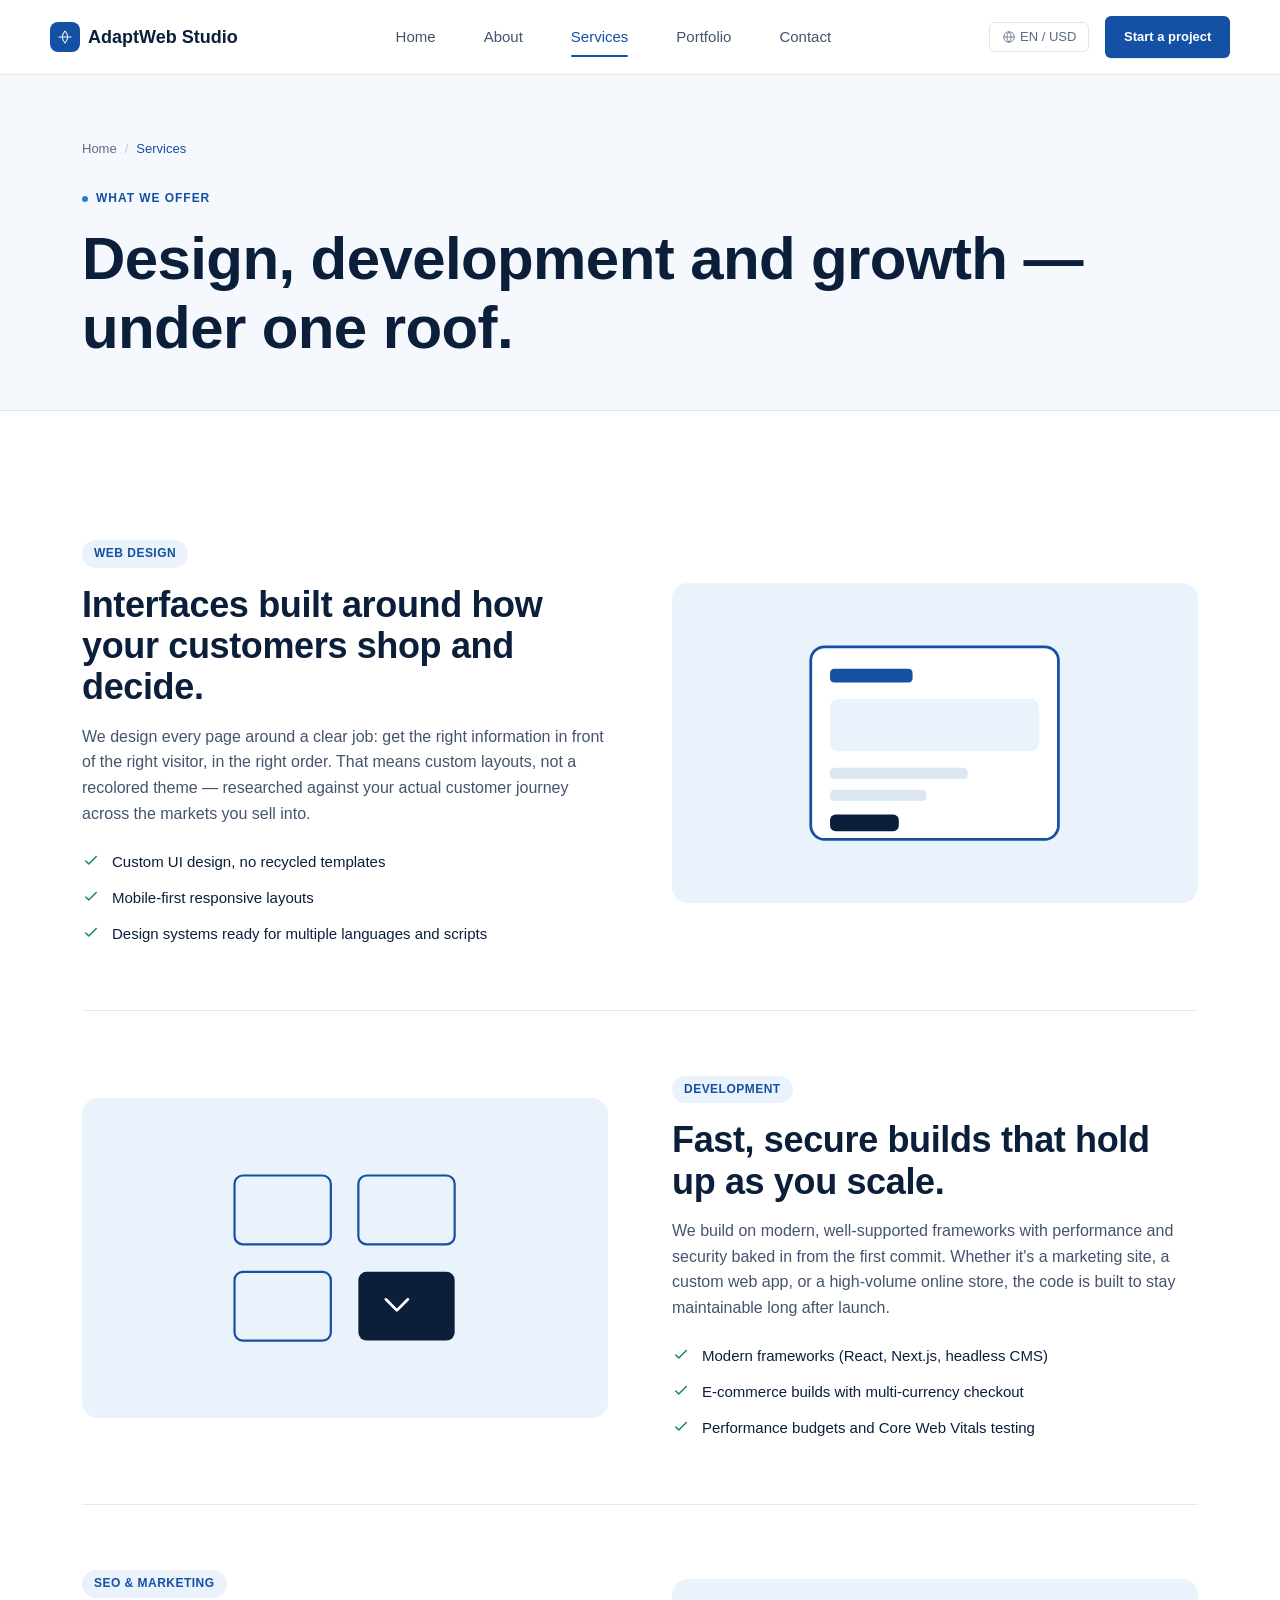
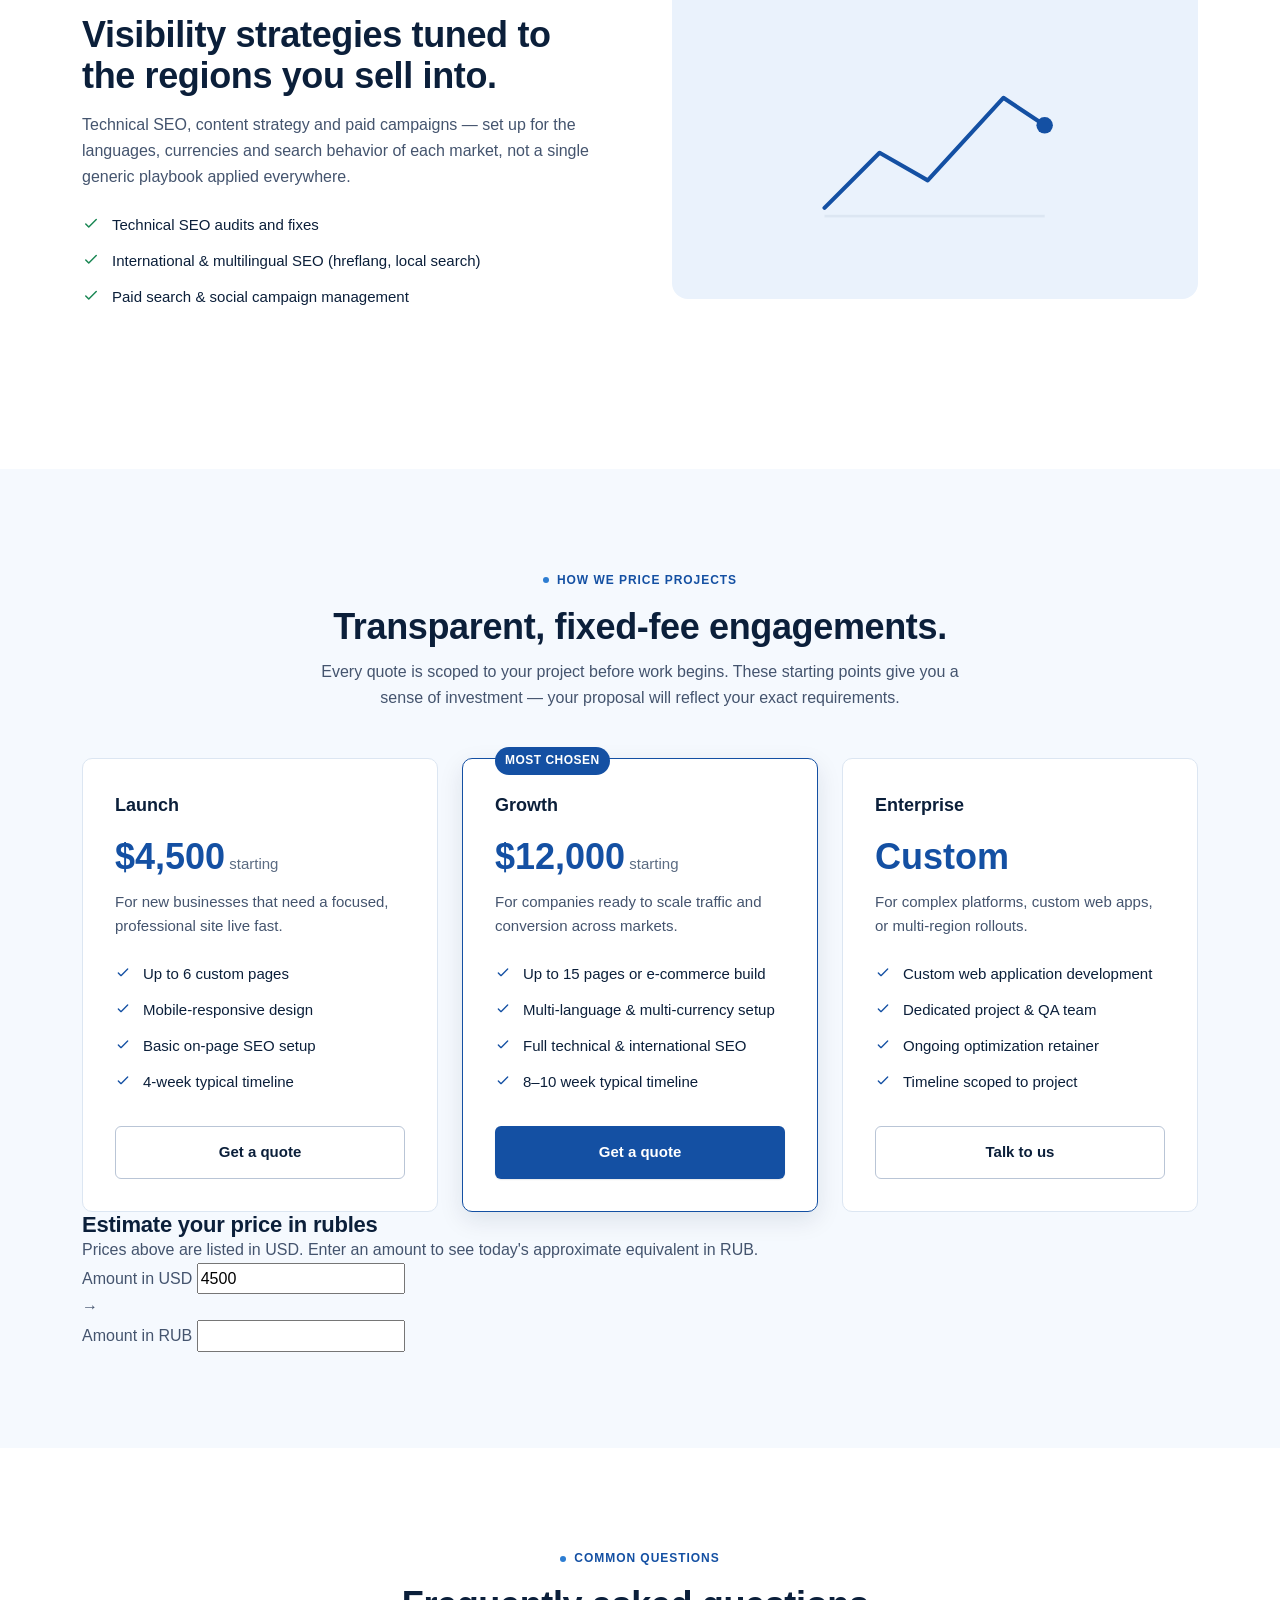
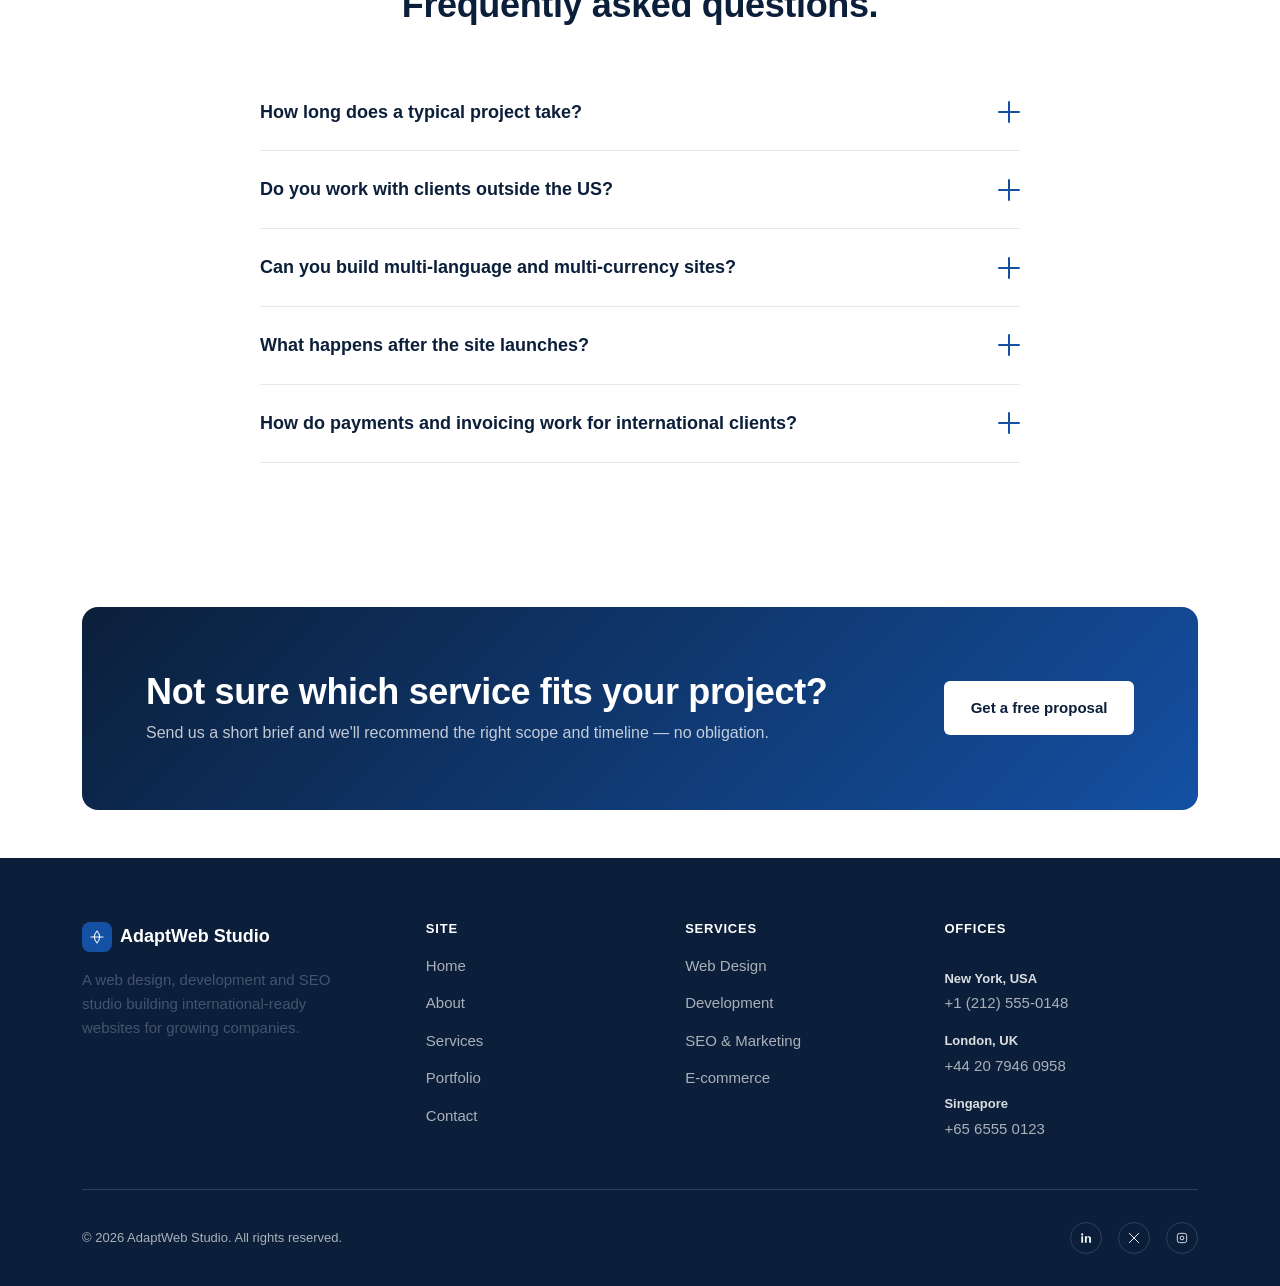
==== commit 2927a4e4: "Update services.html" ====
--- a/services.html
+++ b/services.html
@@ -211,6 +211,25 @@
             <a href="contact.html" class="btn btn--ghost btn--block">Talk to us</a>
           </div>
         </div>
+
+        <!-- ===================== CURRENCY CONVERTER ===================== -->
+        <div class="converter-card reveal">
+          <h3>Estimate your price in rubles</h3>
+          <p>Prices above are listed in USD. Enter an amount to see today's approximate equivalent in RUB.</p>
+          <div id="currency-converter" class="converter-widget">
+            <div class="converter-field">
+              <label for="usd-amount">Amount in USD</label>
+              <input type="number" id="usd-amount" value="4500" min="0" step="100">
+            </div>
+            <span class="converter-arrow" aria-hidden="true">→</span>
+            <div class="converter-field">
+              <label for="rub-amount">Amount in RUB</label>
+              <input type="text" id="rub-amount" readonly>
+            </div>
+          </div>
+          <p id="rate-label" class="converter-rate-label"></p>
+          <p id="rate-error" class="converter-error" style="display:none;"></p>
+        </div>
       </div>
     </section>
 
--- a/css/global.css
+++ b/css/global.css
@@ -0,0 +1,700 @@
+/* ============================================================
+   AdaptWeb Studio — Global Stylesheet
+   Design tokens, base styles, layout system, shared components.
+   Page-specific styles live in their own /css/<page>.css file.
+   ============================================================ */
+
+/* ---------- 1. Design Tokens ---------- */
+:root {
+  /* Color */
+  --ink-900: #0B1F3A;      /* deep navy — primary text, dark sections */
+  --ink-700: #142C4F;      /* secondary dark surface */
+  --blue-700: #1450A3;     /* brand blue — primary actions, links */
+  --blue-600: #1B5FC0;     /* hover state for brand blue */
+  --blue-500: #2D7DD2;     /* accent blue — highlights, icons */
+  --sky-100:  #EAF2FC;     /* pale tint — section backgrounds */
+  --sky-50:   #F5F9FE;     /* faintest tint — alt backgrounds */
+  --white:    #FFFFFF;
+  --slate-600: #44546E;    /* body text on light backgrounds */
+  --slate-500: #5B6B82;    /* secondary / muted text */
+  --slate-300: #B9C5D6;    /* borders, dividers on light bg */
+  --slate-200: #DCE6F2;    /* faint borders */
+  --success-600: #1A8754;
+  --line: rgba(11, 31, 58, 0.10);
+  --line-dark: rgba(255, 255, 255, 0.14);
+
+  /* Typography */
+  --font-display: "Space Grotesk", "Helvetica Neue", Arial, sans-serif;
+  --font-body: "Inter", "Helvetica Neue", Arial, sans-serif;
+
+  --fs-2xs: 0.75rem;
+  --fs-xs: 0.8125rem;
+  --fs-sm: 0.9375rem;
+  --fs-base: 1rem;
+  --fs-md: 1.125rem;
+  --fs-lg: 1.375rem;
+  --fs-xl: 1.75rem;
+  --fs-2xl: 2.25rem;
+  --fs-3xl: 3rem;
+  --fs-4xl: 3.75rem;
+
+  /* Spacing scale */
+  --sp-1: 0.25rem;
+  --sp-2: 0.5rem;
+  --sp-3: 0.75rem;
+  --sp-4: 1rem;
+  --sp-5: 1.5rem;
+  --sp-6: 2rem;
+  --sp-7: 3rem;
+  --sp-8: 4rem;
+  --sp-9: 6rem;
+  --sp-10: 8rem;
+
+  /* Layout */
+  --container-max: 1180px;
+  --radius-sm: 6px;
+  --radius-md: 10px;
+  --radius-lg: 16px;
+  --shadow-sm: 0 1px 2px rgba(11, 31, 58, 0.06), 0 1px 1px rgba(11, 31, 58, 0.04);
+  --shadow-md: 0 8px 24px rgba(11, 31, 58, 0.10);
+  --shadow-lg: 0 20px 48px rgba(11, 31, 58, 0.16);
+  --ease: cubic-bezier(0.4, 0, 0.2, 1);
+}
+
+/* ---------- 2. Reset ---------- */
+*, *::before, *::after { box-sizing: border-box; }
+html, body, h1, h2, h3, h4, h5, h6, p, ul, ol, figure, blockquote { margin: 0; }
+ul, ol { padding: 0; list-style: none; }
+img, svg, video { display: block; max-width: 100%; }
+a { color: inherit; text-decoration: none; }
+button { font: inherit; cursor: pointer; }
+input, textarea, select { font: inherit; }
+
+html {
+  scroll-behavior: smooth;
+  -webkit-text-size-adjust: 100%;
+}
+
+@media (prefers-reduced-motion: reduce) {
+  html { scroll-behavior: auto; }
+  *, *::before, *::after {
+    animation-duration: 0.001ms !important;
+    animation-iteration-count: 1 !important;
+    transition-duration: 0.001ms !important;
+    scroll-behavior: auto !important;
+  }
+}
+
+body {
+  font-family: var(--font-body);
+  font-size: var(--fs-base);
+  color: var(--slate-600);
+  background: var(--white);
+  line-height: 1.6;
+  -webkit-font-smoothing: antialiased;
+}
+
+h1, h2, h3, h4 {
+  font-family: var(--font-display);
+  color: var(--ink-900);
+  line-height: 1.15;
+  letter-spacing: -0.01em;
+}
+
+h1 { font-size: var(--fs-4xl); font-weight: 600; }
+h2 { font-size: var(--fs-2xl); font-weight: 600; }
+h3 { font-size: var(--fs-lg); font-weight: 600; }
+h4 { font-size: var(--fs-md); font-weight: 600; }
+
+p { color: var(--slate-600); }
+
+.text-muted { color: var(--slate-500); }
+.text-accent { color: var(--blue-700); }
+
+/* Visible keyboard focus everywhere */
+a:focus-visible,
+button:focus-visible,
+input:focus-visible,
+textarea:focus-visible,
+select:focus-visible {
+  outline: 2px solid var(--blue-500);
+  outline-offset: 3px;
+  border-radius: var(--radius-sm);
+}
+
+/* ---------- 3. Layout helpers ---------- */
+.container {
+  width: 100%;
+  max-width: var(--container-max);
+  margin: 0 auto;
+  padding: 0 var(--sp-6);
+}
+
+.section {
+  padding: var(--sp-9) 0;
+}
+
+.section--tight { padding: var(--sp-7) 0; }
+.section--alt { background: var(--sky-50); }
+.section--tint { background: var(--sky-100); }
+.section--dark { background: var(--ink-900); color: rgba(255,255,255,0.82); }
+.section--dark h2, .section--dark h3, .section--dark h4 { color: var(--white); }
+.section--dark p { color: rgba(255,255,255,0.68); }
+
+.section-head {
+  max-width: 640px;
+  margin-bottom: var(--sp-7);
+}
+
+.section-head--center {
+  margin-left: auto;
+  margin-right: auto;
+  text-align: center;
+}
+
+.eyebrow {
+  display: inline-flex;
+  align-items: center;
+  gap: var(--sp-2);
+  font-family: var(--font-display);
+  font-size: var(--fs-2xs);
+  font-weight: 600;
+  letter-spacing: 0.08em;
+  text-transform: uppercase;
+  color: var(--blue-700);
+  margin-bottom: var(--sp-4);
+}
+
+.eyebrow::before {
+  content: "";
+  width: 6px;
+  height: 6px;
+  border-radius: 50%;
+  background: var(--blue-500);
+  flex-shrink: 0;
+}
+
+.section--dark .eyebrow { color: #7CB3F0; }
+
+.grid {
+  display: grid;
+  gap: var(--sp-6);
+}
+
+.grid-2 { grid-template-columns: repeat(2, 1fr); }
+.grid-3 { grid-template-columns: repeat(3, 1fr); }
+.grid-4 { grid-template-columns: repeat(4, 1fr); }
+
+@media (max-width: 980px) {
+  .grid-4 { grid-template-columns: repeat(2, 1fr); }
+  .grid-3 { grid-template-columns: repeat(2, 1fr); }
+}
+
+@media (max-width: 640px) {
+  .grid-2, .grid-3, .grid-4 { grid-template-columns: 1fr; }
+}
+
+/* ---------- 4. Buttons ---------- */
+.btn {
+  display: inline-flex;
+  align-items: center;
+  justify-content: center;
+  gap: var(--sp-2);
+  font-family: var(--font-display);
+  font-size: var(--fs-sm);
+  font-weight: 600;
+  padding: 0.85rem 1.6rem;
+  border-radius: var(--radius-sm);
+  border: 1px solid transparent;
+  transition: transform 0.15s var(--ease), box-shadow 0.15s var(--ease), background 0.15s var(--ease), border-color 0.15s var(--ease), color 0.15s var(--ease);
+  white-space: nowrap;
+}
+
+.btn--primary {
+  background: var(--blue-700);
+  color: var(--white);
+  box-shadow: var(--shadow-sm);
+}
+.btn--primary:hover { background: var(--blue-600); box-shadow: var(--shadow-md); transform: translateY(-1px); }
+
+.btn--ghost {
+  background: transparent;
+  color: var(--ink-900);
+  border-color: var(--slate-300);
+}
+.btn--ghost:hover { border-color: var(--blue-700); color: var(--blue-700); }
+
+.btn--on-dark {
+  background: var(--white);
+  color: var(--ink-900);
+}
+.btn--on-dark:hover { background: var(--sky-100); }
+
+.btn--ghost-on-dark {
+  background: transparent;
+  color: var(--white);
+  border-color: rgba(255,255,255,0.3);
+}
+.btn--ghost-on-dark:hover { border-color: var(--white); }
+
+.btn--block { width: 100%; }
+.btn--sm { padding: 0.6rem 1.1rem; font-size: var(--fs-xs); }
+
+.btn-arrow { transition: transform 0.15s var(--ease); }
+.btn:hover .btn-arrow { transform: translateX(3px); }
+
+/* ---------- 5. Header / Navigation ---------- */
+.site-header {
+  position: sticky;
+  top: 0;
+  z-index: 100;
+  background: rgba(255, 255, 255, 0.92);
+  backdrop-filter: blur(10px);
+  border-bottom: 1px solid var(--line);
+}
+
+.nav {
+  display: flex;
+  align-items: center;
+  justify-content: space-between;
+  padding: var(--sp-4) 0;
+}
+
+.brand {
+  display: flex;
+  align-items: center;
+  gap: var(--sp-2);
+  font-family: var(--font-display);
+  font-weight: 700;
+  font-size: var(--fs-md);
+  color: var(--ink-900);
+}
+
+.brand-mark {
+  width: 30px;
+  height: 30px;
+  border-radius: 8px;
+  background: var(--blue-700);
+  display: flex;
+  align-items: center;
+  justify-content: center;
+  flex-shrink: 0;
+}
+
+.brand-mark svg { width: 16px; height: 16px; }
+
+.nav-links {
+  display: flex;
+  align-items: center;
+  gap: var(--sp-7);
+}
+
+.nav-links a {
+  font-size: var(--fs-sm);
+  font-weight: 500;
+  color: var(--slate-600);
+  position: relative;
+  padding: var(--sp-1) 0;
+  transition: color 0.15s var(--ease);
+}
+
+.nav-links a:hover { color: var(--ink-900); }
+
+.nav-links a.is-active { color: var(--blue-700); }
+.nav-links a.is-active::after {
+  content: "";
+  position: absolute;
+  left: 0; right: 0; bottom: -4px;
+  height: 2px;
+  background: var(--blue-700);
+  border-radius: 2px;
+}
+
+.nav-actions {
+  display: flex;
+  align-items: center;
+  gap: var(--sp-4);
+}
+
+.nav-toggle {
+  display: none;
+  flex-direction: column;
+  gap: 4px;
+  background: none;
+  border: none;
+  padding: var(--sp-2);
+}
+
+.nav-toggle span {
+  width: 22px;
+  height: 2px;
+  background: var(--ink-900);
+  border-radius: 2px;
+  transition: transform 0.2s var(--ease), opacity 0.2s var(--ease);
+}
+
+@media (max-width: 860px) {
+  .nav-toggle { display: flex; }
+  .nav-links {
+    position: absolute;
+    top: 100%;
+    left: 0;
+    right: 0;
+    flex-direction: column;
+    align-items: flex-start;
+    gap: var(--sp-5);
+    background: var(--white);
+    border-bottom: 1px solid var(--line);
+    padding: var(--sp-6);
+    transform: translateY(-8px);
+    opacity: 0;
+    visibility: hidden;
+    transition: opacity 0.2s var(--ease), transform 0.2s var(--ease), visibility 0.2s;
+  }
+  .nav-links.is-open {
+    transform: translateY(0);
+    opacity: 1;
+    visibility: visible;
+  }
+  .nav-actions .btn { display: none; }
+  .nav-actions .lang-switch { display: none; }
+}
+
+/* International language / region switch */
+.lang-switch {
+  display: flex;
+  align-items: center;
+  gap: var(--sp-1);
+  font-size: var(--fs-xs);
+  color: var(--slate-500);
+  border: 1px solid var(--slate-200);
+  border-radius: var(--radius-sm);
+  padding: var(--sp-1) var(--sp-3);
+}
+
+.lang-switch svg { width: 14px; height: 14px; }
+
+/* ---------- 6. Browser-frame signature motif ---------- */
+.browser-frame {
+  background: var(--white);
+  border-radius: var(--radius-lg);
+  border: 1px solid var(--slate-200);
+  box-shadow: var(--shadow-lg);
+  overflow: hidden;
+}
+
+.browser-frame__bar {
+  display: flex;
+  align-items: center;
+  gap: var(--sp-2);
+  padding: var(--sp-3) var(--sp-4);
+  background: var(--sky-50);
+  border-bottom: 1px solid var(--slate-200);
+}
+
+.browser-frame__dot {
+  width: 9px;
+  height: 9px;
+  border-radius: 50%;
+  background: var(--slate-300);
+}
+
+.browser-frame__url {
+  flex: 1;
+  margin-left: var(--sp-3);
+  background: var(--white);
+  border: 1px solid var(--slate-200);
+  border-radius: 5px;
+  padding: 4px var(--sp-3);
+  font-size: var(--fs-2xs);
+  color: var(--slate-500);
+  font-family: var(--font-body);
+}
+
+.browser-frame__body {
+  padding: var(--sp-6);
+}
+
+/* ---------- 7. Cards ---------- */
+.card {
+  background: var(--white);
+  border: 1px solid var(--slate-200);
+  border-radius: var(--radius-md);
+  padding: var(--sp-6);
+  transition: box-shadow 0.2s var(--ease), transform 0.2s var(--ease), border-color 0.2s var(--ease);
+}
+
+.card:hover {
+  box-shadow: var(--shadow-md);
+  border-color: var(--slate-300);
+  transform: translateY(-2px);
+}
+
+.card-icon {
+  width: 44px;
+  height: 44px;
+  border-radius: var(--radius-sm);
+  background: var(--sky-100);
+  display: flex;
+  align-items: center;
+  justify-content: center;
+  margin-bottom: var(--sp-5);
+}
+
+.card-icon svg { width: 22px; height: 22px; color: var(--blue-700); }
+
+.card h3 { margin-bottom: var(--sp-2); }
+.card p { font-size: var(--fs-sm); }
+
+/* ---------- 8. Stats strip ---------- */
+.stats-strip {
+  display: grid;
+  grid-template-columns: repeat(4, 1fr);
+  gap: var(--sp-6);
+  border-top: 1px solid var(--line);
+  border-bottom: 1px solid var(--line);
+  padding: var(--sp-7) 0;
+}
+
+.stat-block { text-align: left; }
+
+.stat-num {
+  font-family: var(--font-display);
+  font-size: var(--fs-2xl);
+  font-weight: 700;
+  color: var(--blue-700);
+  display: block;
+}
+
+.stat-label {
+  font-size: var(--fs-xs);
+  color: var(--slate-500);
+  margin-top: var(--sp-1);
+}
+
+@media (max-width: 760px) {
+  .stats-strip { grid-template-columns: repeat(2, 1fr); }
+}
+
+/* ---------- 9. Forms ---------- */
+.field {
+  margin-bottom: var(--sp-5);
+}
+
+.field label {
+  display: block;
+  font-size: var(--fs-xs);
+  font-weight: 600;
+  color: var(--ink-900);
+  margin-bottom: var(--sp-2);
+}
+
+.field .hint {
+  font-size: var(--fs-2xs);
+  color: var(--slate-500);
+  margin-top: var(--sp-1);
+  display: block;
+}
+
+.field input,
+.field textarea,
+.field select {
+  width: 100%;
+  border: 1px solid var(--slate-300);
+  border-radius: var(--radius-sm);
+  padding: 0.7rem var(--sp-4);
+  font-size: var(--fs-sm);
+  color: var(--ink-900);
+  background: var(--white);
+  transition: border-color 0.15s var(--ease), box-shadow 0.15s var(--ease);
+}
+
+.field input:focus,
+.field textarea:focus,
+.field select:focus {
+  border-color: var(--blue-500);
+  box-shadow: 0 0 0 3px rgba(45, 125, 210, 0.15);
+  outline: none;
+}
+
+.field textarea { resize: vertical; min-height: 120px; }
+
+.field-row {
+  display: grid;
+  grid-template-columns: 1fr 1fr;
+  gap: var(--sp-4);
+}
+
+@media (max-width: 640px) {
+  .field-row { grid-template-columns: 1fr; }
+}
+
+.form-status {
+  font-size: var(--fs-sm);
+  padding: var(--sp-3) var(--sp-4);
+  border-radius: var(--radius-sm);
+  margin-top: var(--sp-4);
+  display: none;
+}
+
+.form-status.is-visible { display: block; }
+.form-status.is-success { background: rgba(26, 135, 84, 0.1); color: var(--success-600); }
+.form-status.is-error { background: rgba(200, 40, 40, 0.08); color: #B02A2A; }
+
+/* ---------- 10. Footer ---------- */
+.site-footer {
+  background: var(--ink-900);
+  color: rgba(255,255,255,0.65);
+  padding: var(--sp-8) 0 var(--sp-6);
+}
+
+.footer-grid {
+  display: grid;
+  grid-template-columns: 1.4fr 1fr 1fr 1.2fr;
+  gap: var(--sp-7);
+  padding-bottom: var(--sp-7);
+  border-bottom: 1px solid var(--line-dark);
+}
+
+.footer-brand .brand { color: var(--white); margin-bottom: var(--sp-4); }
+.footer-brand p { font-size: var(--fs-sm); max-width: 280px; }
+
+.footer-col h4 {
+  color: var(--white);
+  font-size: var(--fs-xs);
+  text-transform: uppercase;
+  letter-spacing: 0.06em;
+  margin-bottom: var(--sp-4);
+}
+
+.footer-col ul { display: flex; flex-direction: column; gap: var(--sp-3); }
+.footer-col a { font-size: var(--fs-sm); transition: color 0.15s var(--ease); }
+.footer-col a:hover { color: var(--white); }
+
+.footer-offices { display: flex; flex-direction: column; gap: var(--sp-4); }
+.footer-office { font-size: var(--fs-sm); }
+.footer-office strong { color: rgba(255,255,255,0.85); display: block; font-size: var(--fs-xs); margin-bottom: 2px; }
+
+.footer-bottom {
+  display: flex;
+  align-items: center;
+  justify-content: space-between;
+  padding-top: var(--sp-6);
+  font-size: var(--fs-xs);
+}
+
+.footer-socials { display: flex; gap: var(--sp-4); }
+.footer-socials a {
+  width: 32px;
+  height: 32px;
+  border-radius: 50%;
+  border: 1px solid var(--line-dark);
+  display: flex;
+  align-items: center;
+  justify-content: center;
+  transition: border-color 0.15s var(--ease), background 0.15s var(--ease);
+}
+.footer-socials a:hover { background: rgba(255,255,255,0.06); border-color: rgba(255,255,255,0.3); }
+.footer-socials svg { width: 14px; height: 14px; }
+
+@media (max-width: 900px) {
+  .footer-grid { grid-template-columns: 1fr 1fr; }
+}
+@media (max-width: 560px) {
+  .footer-grid { grid-template-columns: 1fr; }
+  .footer-bottom { flex-direction: column; gap: var(--sp-4); align-items: flex-start; }
+}
+
+/* ---------- 11. CTA band (reused across pages) ---------- */
+.cta-band {
+  background: linear-gradient(135deg, var(--ink-900) 0%, var(--blue-700) 100%);
+  border-radius: var(--radius-lg);
+  padding: var(--sp-8);
+  display: flex;
+  align-items: center;
+  justify-content: space-between;
+  gap: var(--sp-6);
+  color: var(--white);
+}
+
+.cta-band h2 { color: var(--white); margin-bottom: var(--sp-2); }
+.cta-band p { color: rgba(255,255,255,0.75); }
+.cta-band-actions { display: flex; gap: var(--sp-4); flex-shrink: 0; }
+
+@media (max-width: 760px) {
+  .cta-band { flex-direction: column; text-align: center; padding: var(--sp-7); }
+  .cta-band-actions { flex-direction: column; width: 100%; }
+}
+
+/* ---------- 12. Breadcrumb / page header (used on inner pages) ---------- */
+.page-hero {
+  padding: var(--sp-8) 0 var(--sp-7);
+  background: var(--sky-50);
+  border-bottom: 1px solid var(--line);
+}
+
+.breadcrumb {
+  display: flex;
+  align-items: center;
+  gap: var(--sp-2);
+  font-size: var(--fs-xs);
+  color: var(--slate-500);
+  margin-bottom: var(--sp-5);
+}
+
+.breadcrumb a { color: var(--slate-500); }
+.breadcrumb a:hover { color: var(--blue-700); }
+.breadcrumb .sep { color: var(--slate-300); }
+.breadcrumb .current { color: var(--blue-700); font-weight: 500; }
+
+/* ---------- 13. Reveal-on-scroll utility (driven by global.js) ---------- */
+.reveal {
+  opacity: 0;
+  transform: translateY(16px);
+  transition: opacity 0.6s var(--ease), transform 0.6s var(--ease);
+}
+.reveal.is-visible {
+  opacity: 1;
+  transform: translateY(0);
+}
+
+/* ---------- 14. Misc utilities ---------- */
+.flex { display: flex; }
+.flex-center { display: flex; align-items: center; justify-content: center; }
+.gap-2 { gap: var(--sp-2); }
+.gap-3 { gap: var(--sp-3); }
+.gap-4 { gap: var(--sp-4); }
+.mt-4 { margin-top: var(--sp-4); }
+.mt-6 { margin-top: var(--sp-6); }
+.mb-4 { margin-bottom: var(--sp-4); }
+.mb-6 { margin-bottom: var(--sp-6); }
+.tag {
+  display: inline-block;
+  font-size: var(--fs-2xs);
+  font-weight: 600;
+  letter-spacing: 0.04em;
+  text-transform: uppercase;
+  color: var(--blue-700);
+  background: var(--sky-100);
+  border-radius: 999px;
+  padding: 4px 12px;
+}
+
+.divider {
+  height: 1px;
+  background: var(--line);
+  border: none;
+  margin: var(--sp-7) 0;
+}
+
+.skip-link {
+  position: absolute;
+  left: -999px;
+  top: 0;
+  background: var(--blue-700);
+  color: var(--white);
+  padding: var(--sp-2) var(--sp-4);
+  z-index: 200;
+  border-radius: var(--radius-sm);
+}
+.skip-link:focus { left: var(--sp-4); top: var(--sp-4); }
--- a/css/services.css
+++ b/css/services.css
@@ -0,0 +1,183 @@
+/* ============================================================
+   Services page styles
+   ============================================================ */
+
+/* ---------- Service blocks (alternating) ---------- */
+.service-block {
+  display: grid;
+  grid-template-columns: 1fr 1fr;
+  gap: var(--sp-8);
+  align-items: center;
+  padding: var(--sp-8) 0;
+  border-top: 1px solid var(--line);
+}
+.service-block:first-of-type { border-top: none; padding-top: var(--sp-6); }
+
+.service-block--reverse .service-copy { order: 2; }
+.service-block--reverse .service-visual { order: 1; }
+
+.service-copy h2 { margin-bottom: var(--sp-4); }
+.service-copy > p { margin-bottom: var(--sp-5); }
+
+.service-features {
+  display: flex;
+  flex-direction: column;
+  gap: var(--sp-3);
+}
+
+.service-feature {
+  display: flex;
+  align-items: flex-start;
+  gap: var(--sp-3);
+  font-size: var(--fs-sm);
+  color: var(--ink-900);
+}
+
+.service-feature svg {
+  width: 18px;
+  height: 18px;
+  color: var(--success-600);
+  flex-shrink: 0;
+  margin-top: 2px;
+}
+
+.service-visual {
+  background: var(--sky-100);
+  border-radius: var(--radius-lg);
+  padding: var(--sp-7);
+  display: flex;
+  align-items: center;
+  justify-content: center;
+  min-height: 320px;
+}
+
+.service-visual svg { width: 64%; height: auto; }
+
+@media (max-width: 860px) {
+  .service-block, .service-block--reverse {
+    grid-template-columns: 1fr;
+  }
+  .service-block--reverse .service-copy,
+  .service-block--reverse .service-visual {
+    order: initial;
+  }
+  .service-visual { order: -1; min-height: 220px; }
+}
+
+/* ---------- Engagement / pricing-style tiers ---------- */
+.tiers-grid {
+  display: grid;
+  grid-template-columns: repeat(3, 1fr);
+  gap: var(--sp-5);
+  align-items: stretch;
+}
+
+.tier-card {
+  background: var(--white);
+  border: 1px solid var(--slate-200);
+  border-radius: var(--radius-md);
+  padding: var(--sp-6);
+  display: flex;
+  flex-direction: column;
+}
+
+.tier-card--featured {
+  border-color: var(--blue-700);
+  box-shadow: var(--shadow-md);
+  position: relative;
+}
+
+.tier-badge {
+  position: absolute;
+  top: -12px;
+  left: var(--sp-6);
+  background: var(--blue-700);
+  color: var(--white);
+  font-size: var(--fs-2xs);
+  font-weight: 600;
+  letter-spacing: 0.04em;
+  text-transform: uppercase;
+  padding: 4px 10px;
+  border-radius: 999px;
+}
+
+.tier-name { font-family: var(--font-display); font-weight: 600; font-size: var(--fs-md); color: var(--ink-900); margin-bottom: var(--sp-2); }
+.tier-price { font-family: var(--font-display); font-size: var(--fs-2xl); font-weight: 700; color: var(--blue-700); margin-bottom: var(--sp-1); }
+.tier-price span { font-size: var(--fs-sm); color: var(--slate-500); font-weight: 500; }
+.tier-desc { font-size: var(--fs-sm); margin-bottom: var(--sp-5); }
+
+.tier-list {
+  display: flex;
+  flex-direction: column;
+  gap: var(--sp-3);
+  margin-bottom: var(--sp-6);
+  flex: 1;
+}
+
+.tier-list li {
+  display: flex;
+  align-items: flex-start;
+  gap: var(--sp-3);
+  font-size: var(--fs-sm);
+  color: var(--ink-900);
+}
+
+.tier-list svg { width: 16px; height: 16px; color: var(--blue-700); flex-shrink: 0; margin-top: 3px; }
+
+@media (max-width: 980px) {
+  .tiers-grid { grid-template-columns: 1fr; }
+}
+
+/* ---------- FAQ accordion ---------- */
+.faq-list { max-width: 760px; margin: 0 auto; }
+
+.faq-item {
+  border-bottom: 1px solid var(--line);
+}
+
+.faq-question {
+  width: 100%;
+  display: flex;
+  align-items: center;
+  justify-content: space-between;
+  gap: var(--sp-4);
+  background: none;
+  border: none;
+  text-align: left;
+  padding: var(--sp-5) 0;
+  font-family: var(--font-display);
+  font-size: var(--fs-md);
+  font-weight: 600;
+  color: var(--ink-900);
+}
+
+.faq-question .plus {
+  flex-shrink: 0;
+  width: 22px;
+  height: 22px;
+  position: relative;
+}
+.faq-question .plus::before,
+.faq-question .plus::after {
+  content: "";
+  position: absolute;
+  background: var(--blue-700);
+  border-radius: 2px;
+  transition: transform 0.2s var(--ease);
+}
+.faq-question .plus::before { top: 50%; left: 0; width: 100%; height: 2px; transform: translateY(-50%); }
+.faq-question .plus::after { left: 50%; top: 0; width: 2px; height: 100%; transform: translateX(-50%); }
+
+.faq-item.is-open .plus::after { transform: translateX(-50%) scaleY(0); }
+
+.faq-answer {
+  max-height: 0;
+  overflow: hidden;
+  transition: max-height 0.25s var(--ease);
+}
+
+.faq-answer p {
+  font-size: var(--fs-sm);
+  padding-bottom: var(--sp-5);
+  max-width: 640px;
+}
